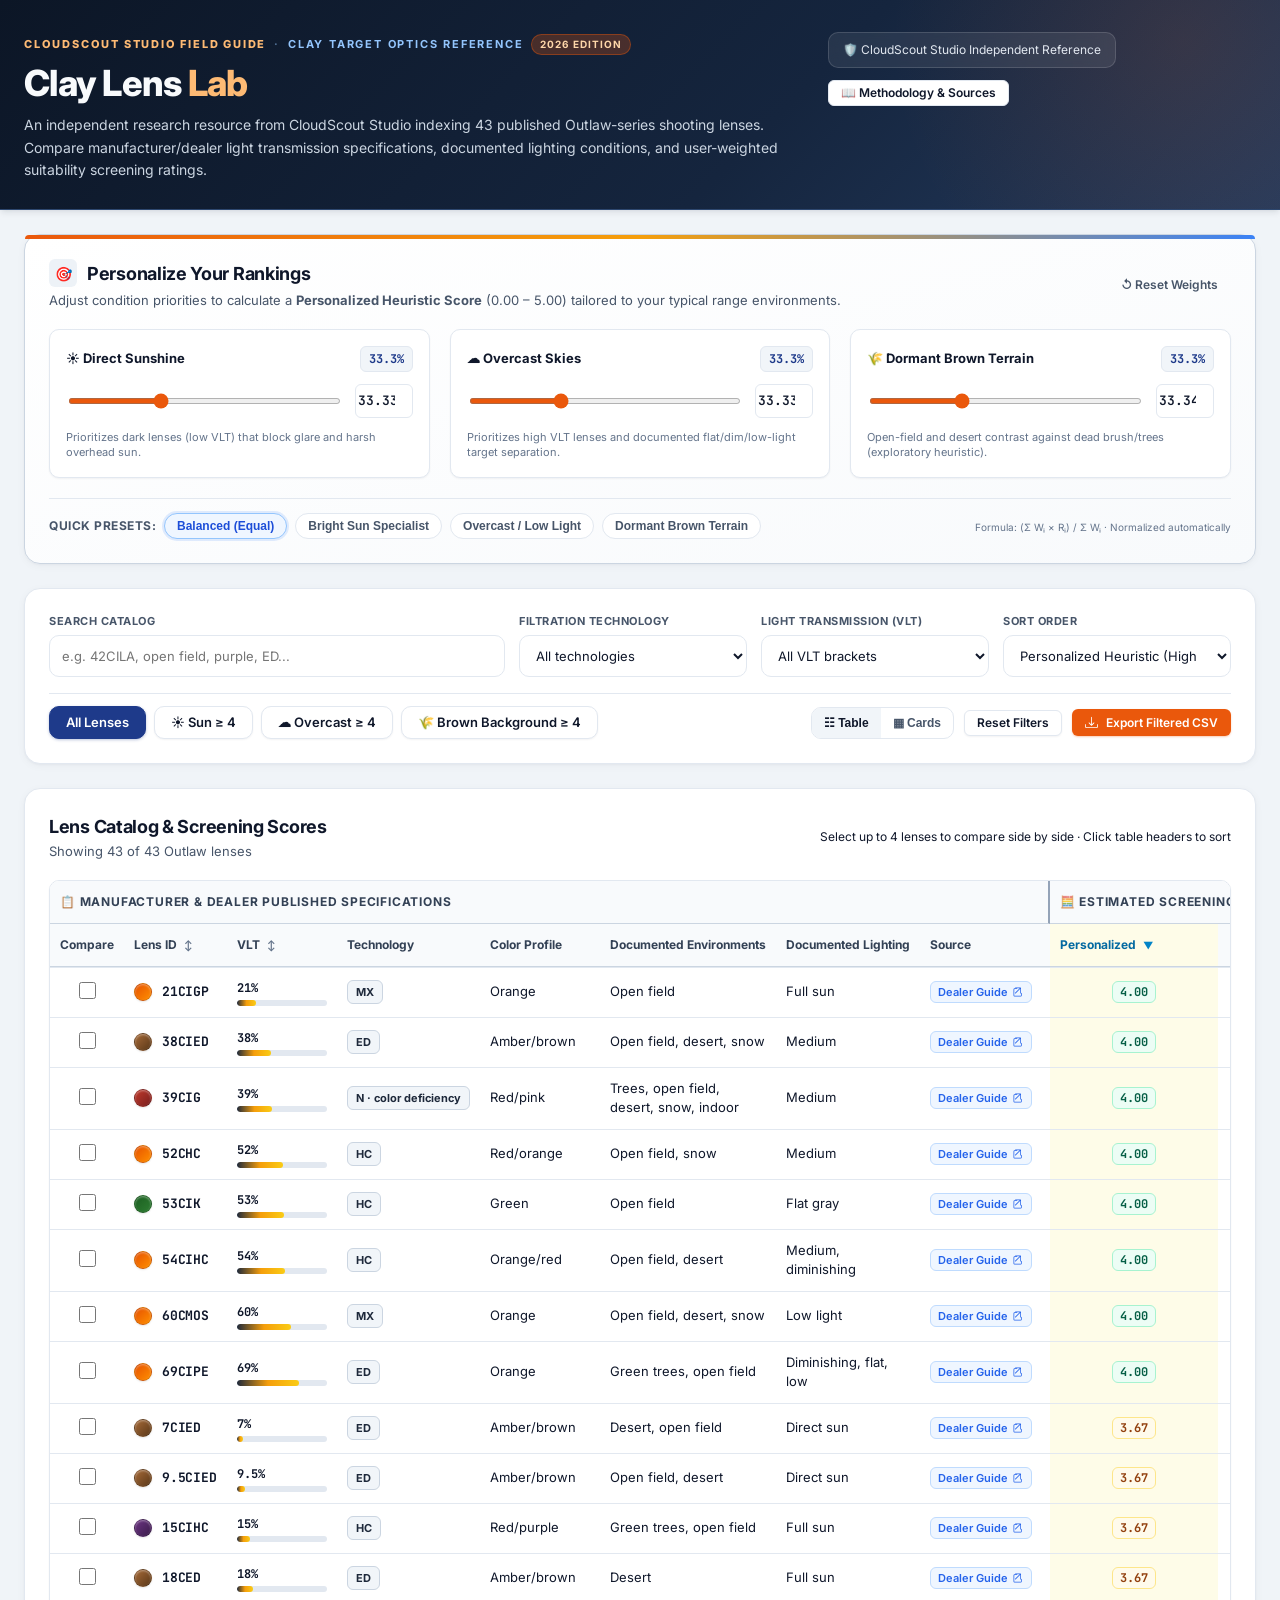
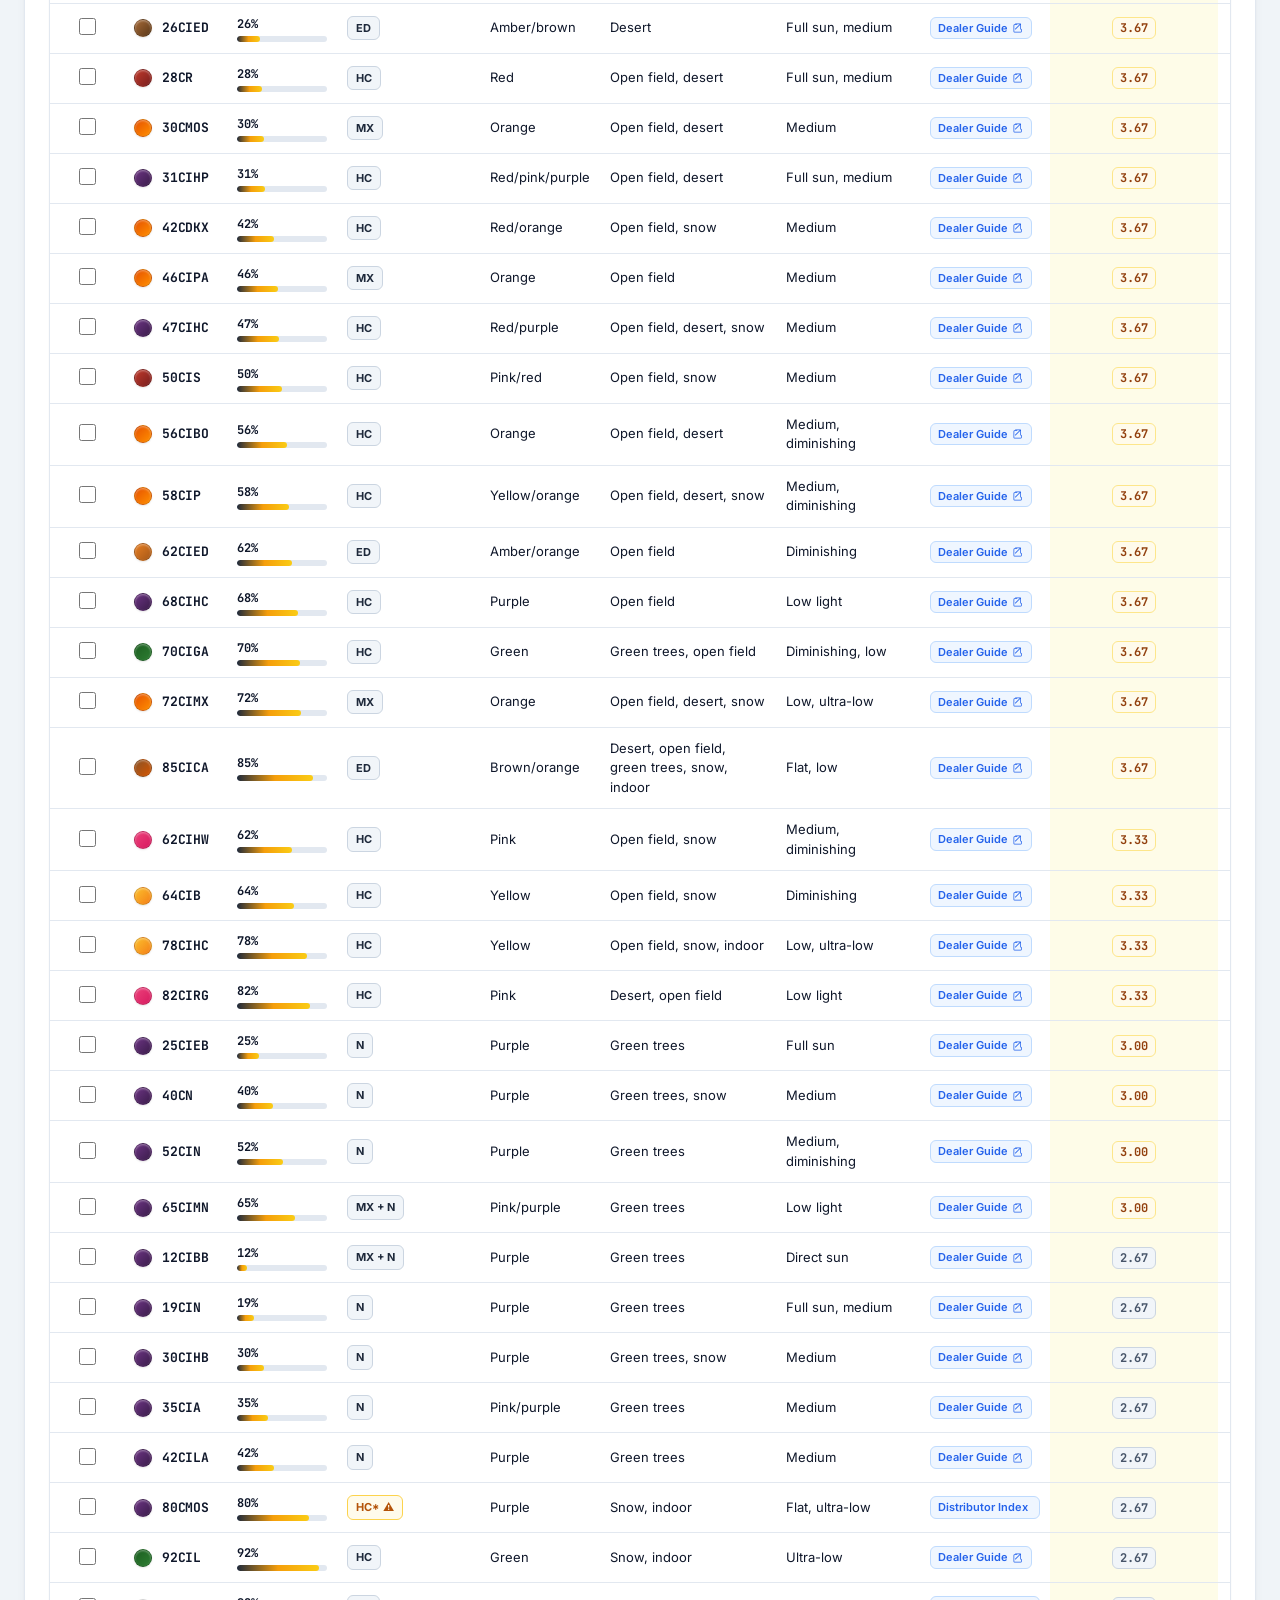
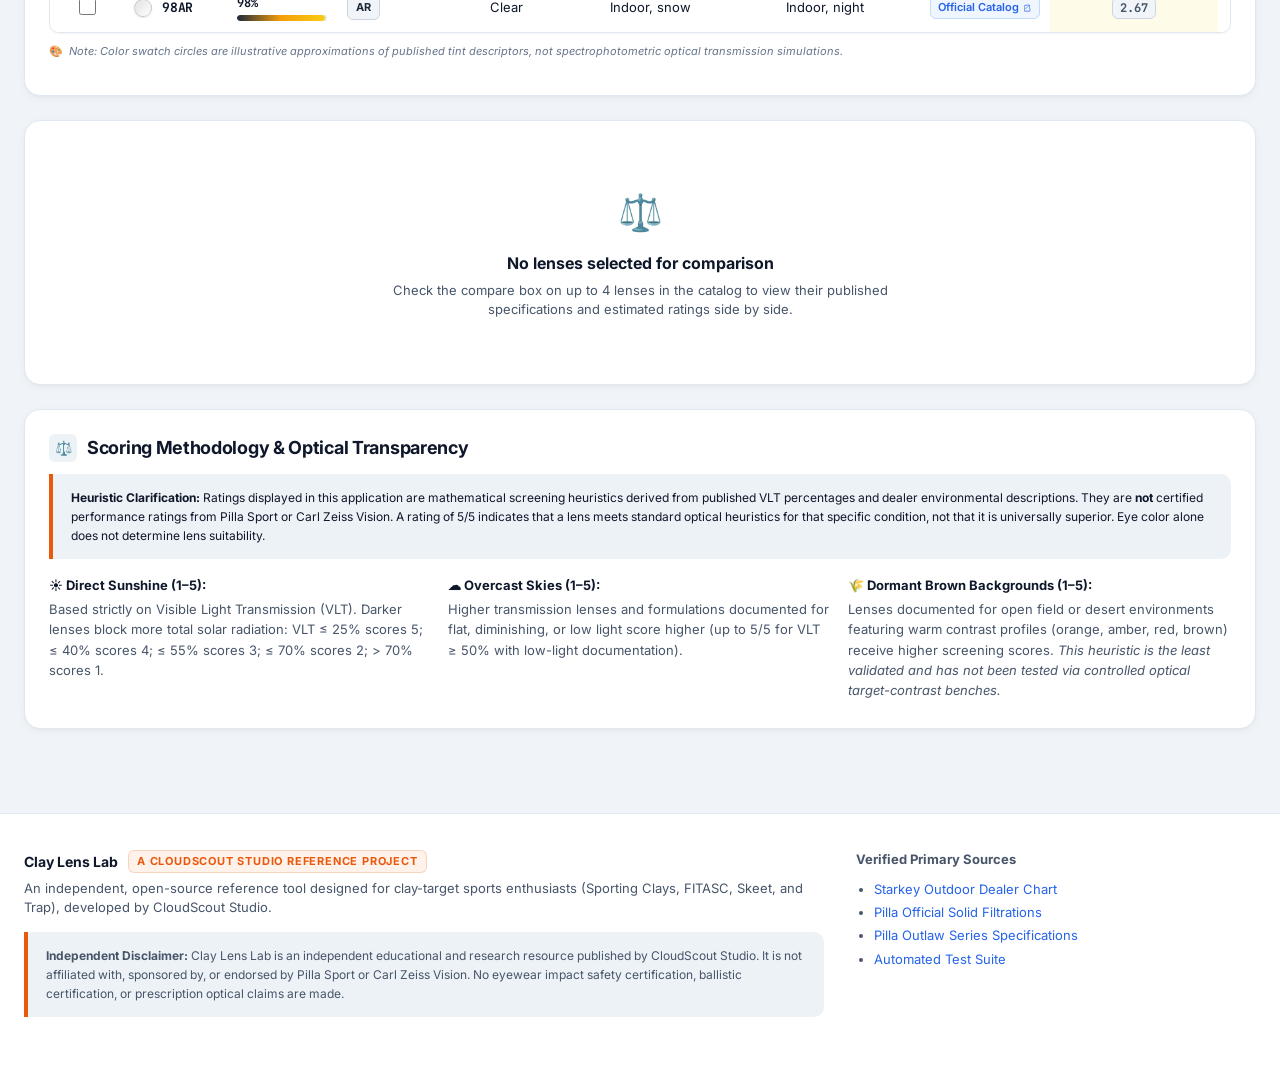
==== index.html @ 784f6157 "Initial commit" ====
<!DOCTYPE html>
<html lang="en">
<head>
  <meta charset="UTF-8">
  <meta name="viewport" content="width=device-width, initial-scale=1.0">
  <title>Clay Lens Lab — Independent Pilla Outlaw Shooting Optics Reference</title>
  <meta name="description" content="Independent reference and comparison tool for 43 Pilla Outlaw shooting-glasses lenses. Compare VLT, filtration chemistry, lighting conditions, and personalized screening scores.">
  
  <!-- Modern Typography: Inter & JetBrains Mono -->
  <link rel="preconnect" href="https://fonts.googleapis.com">
  <link rel="preconnect" href="https://fonts.gstatic.com" crossorigin>
  <link href="https://fonts.googleapis.com/css2?family=Inter:wght@400;500;600;700;800&family=JetBrains+Mono:wght@500;700&display=swap" rel="stylesheet">
  
  <!-- Application Stylesheets -->
  <link rel="stylesheet" href="css/main.css">
  <link rel="stylesheet" href="css/components.css">
</head>
<body>

  <!-- Top Navigation & Branding Header -->
  <header class="app-header">
    <div class="container header-inner">
      <div class="header-branding">
        <div class="brand-eyebrow">
          <span class="brand-sponsor">CloudScout Studio Field Guide</span>
          <span class="brand-sep">·</span>
          <span>Clay Target Optics Reference</span>
          <span class="eyebrow-pill">2026 Edition</span>
        </div>
        <h1 class="app-title">Clay Lens <span class="title-accent">Lab</span></h1>
        <p class="app-description">
          An independent research resource from CloudScout Studio indexing 43 published Outlaw-series shooting lenses. Compare manufacturer/dealer light transmission specifications, documented lighting conditions, and user-weighted suitability screening ratings.
        </p>
      </div>

      <div class="header-actions">
        <div class="header-disclaimer-badge" title="Independent educational resource published by CloudScout Studio; not affiliated with Pilla Sport or ZEISS">
          <span>🛡️ CloudScout Studio Independent Reference</span>
        </div>
        <button class="btn btn-secondary btn-sm" id="btnOpenMethodology" title="View calculation methodology, scoring logic, and data sources">
          <span>📖 Methodology & Sources</span>
        </button>
      </div>
    </div>
  </header>

  <!-- Main Application Body -->
  <main class="main-content">
    <div class="container">

      <!-- Section 1: Personalize Your Rankings (User-Adjustable Weights) -->
      <section class="panel personalize-panel" aria-labelledby="personalizeHeading">
        <div class="panel-header">
          <div>
            <h2 id="personalizeHeading" class="panel-title">
              <span class="icon-badge">🎯</span>
              Personalize Your Rankings
            </h2>
            <p class="panel-subtitle">
              Adjust condition priorities to calculate a <strong>Personalized Heuristic Score</strong> (0.00 – 5.00) tailored to your typical range environments.
            </p>
          </div>
          <button class="btn btn-ghost btn-sm" id="btnResetWeights" title="Reset weighting priorities to equal balance">
            ↺ Reset Weights
          </button>
        </div>

        <!-- 3 Weight Sliders -->
        <div class="weights-grid">
          <!-- Direct Sunshine -->
          <div class="weight-card">
            <div class="weight-header">
              <label for="weightSlider_sun" class="weight-title">
                <span>☀ Direct Sunshine</span>
              </label>
              <span class="weight-pct-badge" id="weightPct_sun">33.3%</span>
            </div>
            <div class="weight-slider-row">
              <input type="range" id="weightSlider_sun" class="weight-slider" min="0" max="100" value="33" aria-label="Direct sunshine importance weight">
              <input type="number" id="weightNum_sun" class="weight-number-input" min="0" max="100" value="33" aria-label="Direct sunshine numerical weight">
            </div>
            <p class="weight-desc">Prioritizes dark lenses (low VLT) that block glare and harsh overhead sun.</p>
          </div>

          <!-- Overcast Skies -->
          <div class="weight-card">
            <div class="weight-header">
              <label for="weightSlider_cloud" class="weight-title">
                <span>☁ Overcast Skies</span>
              </label>
              <span class="weight-pct-badge" id="weightPct_cloud">33.3%</span>
            </div>
            <div class="weight-slider-row">
              <input type="range" id="weightSlider_cloud" class="weight-slider" min="0" max="100" value="33" aria-label="Overcast skies importance weight">
              <input type="number" id="weightNum_cloud" class="weight-number-input" min="0" max="100" value="33" aria-label="Overcast skies numerical weight">
            </div>
            <p class="weight-desc">Prioritizes high VLT lenses and documented flat/dim/low-light target separation.</p>
          </div>

          <!-- Dormant Brown Backgrounds -->
          <div class="weight-card">
            <div class="weight-header">
              <label for="weightSlider_brown" class="weight-title">
                <span>🌾 Dormant Brown Terrain</span>
              </label>
              <span class="weight-pct-badge" id="weightPct_brown">33.4%</span>
            </div>
            <div class="weight-slider-row">
              <input type="range" id="weightSlider_brown" class="weight-slider" min="0" max="100" value="34" aria-label="Dormant brown background importance weight">
              <input type="number" id="weightNum_brown" class="weight-number-input" min="0" max="100" value="34" aria-label="Dormant brown background numerical weight">
            </div>
            <p class="weight-desc">Open-field and desert contrast against dead brush/trees (exploratory heuristic).</p>
          </div>
        </div>

        <!-- Presets Bar & Zero-Weight Guard -->
        <div class="personalize-footer">
          <div class="presets-group">
            <span class="presets-label">Quick Presets:</span>
            <button class="preset-chip active" data-preset="balanced">Balanced (Equal)</button>
            <button class="preset-chip" data-preset="sun">Bright Sun Specialist</button>
            <button class="preset-chip" data-preset="cloud">Overcast / Low Light</button>
            <button class="preset-chip" data-preset="brown">Dormant Brown Terrain</button>
          </div>
          <div class="presets-note">
            <span class="audit-meta">Formula: (Σ Wᵢ × Rᵢ) / Σ Wᵢ · Normalized automatically</span>
          </div>
        </div>

        <div id="zeroWeightWarning" class="zero-weight-alert" role="alert">
          ⚠️ <strong>All weights are currently set to zero.</strong> Composite scores will evaluate to 0.00 until at least one weight is increased.
        </div>
      </section>

      <!-- Section 2: Search, Filter, and View Controls -->
      <section class="panel" aria-label="Search and Filter Controls">
        <div class="controls-grid">
          <!-- Text Search -->
          <div class="control-field">
            <label for="searchQuery" class="control-label">Search catalog</label>
            <input type="search" id="searchQuery" class="input-text" placeholder="e.g. 42CILA, open field, purple, ED..." aria-label="Search lens code, background, lighting, or color profile">
          </div>

          <!-- Technology Filter -->
          <div class="control-field">
            <label for="filterTech" class="control-label">Filtration Technology</label>
            <select id="filterTech" class="select-control" aria-label="Filter by filtration technology">
              <option value="">All technologies</option>
              <option value="ED">Enhanced Definition (ED)</option>
              <option value="HC">High Contrast (HC)</option>
              <option value="MX">Max Orange (MX)</option>
              <option value="N">Neutralizer (N)</option>
              <option value="AR">Anti-reflective (AR)</option>
              <option value="MX + N">Hybrid (MX + N)</option>
            </select>
          </div>

          <!-- VLT Bracket Filter -->
          <div class="control-field">
            <label for="filterVlt" class="control-label">Light Transmission (VLT)</label>
            <select id="filterVlt" class="select-control" aria-label="Filter by visible light transmission bracket">
              <option value="">All VLT brackets</option>
              <option value="dark">Dark (7% – 25%)</option>
              <option value="mid">Medium (26% – 55%)</option>
              <option value="light">Light (56% – 75%)</option>
              <option value="very">High / Clear (76% – 98%)</option>
            </select>
          </div>

          <!-- Sort Order -->
          <div class="control-field">
            <label for="selectSort" class="control-label">Sort Order</label>
            <select id="selectSort" class="select-control" aria-label="Select catalog sort order">
              <option value="composite">Personalized Heuristic (High → Low)</option>
              <option value="vlt">Darkest First (Lowest VLT)</option>
              <option value="vlt-desc">Lightest First (Highest VLT)</option>
              <option value="id">Lens Code (A → Z)</option>
              <option value="sun">Direct Sun Rating (High → Low)</option>
              <option value="cloud">Overcast Rating (High → Low)</option>
              <option value="brown">Dormant Brown Rating (High → Low)</option>
            </select>
          </div>
        </div>

        <!-- Filter Mode Quick Buttons & Export Actions -->
        <div class="filter-actions-bar">
          <div class="mode-buttons-group">
            <button class="btn btn-secondary active" data-mode="all">All Lenses</button>
            <button class="btn btn-secondary" data-mode="sun">☀ Sun ≥ 4</button>
            <button class="btn btn-secondary" data-mode="cloud">☁ Overcast ≥ 4</button>
            <button class="btn btn-secondary" data-mode="brown">🌾 Brown Background ≥ 4</button>
          </div>

          <div class="utility-buttons-group">
            <div class="view-toggle-group" role="group" aria-label="Layout view mode">
              <button class="view-toggle-btn active" id="btnViewTable" title="Tabular Matrix View">
                <span>☷ Table</span>
              </button>
              <button class="view-toggle-btn" id="btnViewCards" title="Card Grid View">
                <span>▦ Cards</span>
              </button>
            </div>

            <button class="btn btn-secondary btn-sm" id="btnResetFilters" title="Reset all search queries and filters">
              Reset Filters
            </button>
            <button class="btn btn-primary btn-sm" id="btnExportFiltered" title="Download currently filtered lens specifications and calculated ratings as an RFC-4180 CSV">
              <svg viewBox="0 0 16 16" width="13" height="13" fill="currentColor" aria-hidden="true"><path d="M.5 9.9a.5.5 0 0 1 .5.5v2.5a1 1 0 0 0 1 1h12a1 1 0 0 0 1-1v-2.5a.5.5 0 0 1 1 0v2.5a2 2 0 0 1-2 2H2a2 2 0 0 1-2-2v-2.5a.5.5 0 0 1 .5-.5z"/><path d="M7.646 11.854a.5.5 0 0 0 .708 0l3-3a.5.5 0 0 0-.708-.708L8.5 10.293V1.5a.5.5 0 0 0-1 0v8.793L5.354 8.146a.5.5 0 1 0-.708.708l3 3z"/></svg>
              Export Filtered CSV
            </button>
          </div>
        </div>
      </section>

      <!-- Section 3: Catalog Data Table / Cards -->
      <section class="panel" aria-label="Lens Catalog">
        <div class="panel-header">
          <div>
            <h2 class="panel-title" style="margin: 0;">
              <span>Lens Catalog & Screening Scores</span>
            </h2>
            <span class="panel-subtitle" id="resultCount">Loading lenses...</span>
          </div>
          <span class="muted" style="font-size: 12px;">
            Select up to 4 lenses to compare side by side · Click table headers to sort
          </span>
        </div>

        <div id="errorMessage" style="display: none;"></div>

        <!-- Table View -->
        <div id="tableContainer" class="table-scroll-container">
          <table class="lens-table">
            <thead>
              <!-- Top Category Header Group -->
              <tr>
                <th colspan="8" class="th-group-published">
                  📋 Manufacturer & Dealer Published Specifications
                </th>
                <th colspan="4" class="th-group-heuristic">
                  🧮 Estimated Screening Ratings (Calculated Heuristics — Not Certified)
                </th>
              </tr>
              <!-- Column Sortable Headers -->
              <tr>
                <th class="th-not-sortable col-center" style="width: 50px;">Compare</th>
                <th data-sort-col="id">Lens ID <span class="sort-arrow">↕</span></th>
                <th data-sort-col="vlt">VLT <span class="sort-arrow">↕</span></th>
                <th class="th-not-sortable">Technology</th>
                <th class="th-not-sortable">Color Profile</th>
                <th class="th-not-sortable">Documented Environments</th>
                <th class="th-not-sortable">Documented Lighting</th>
                <th class="th-not-sortable">Source</th>
                <th data-sort-col="composite" class="col-composite-score">
                  Personalized <span class="sort-arrow">▼</span>
                </th>
                <th data-sort-col="sun" class="col-score">☀ Sun <span class="sort-arrow">↕</span></th>
                <th data-sort-col="cloud" class="col-score">☁ Overcast <span class="sort-arrow">↕</span></th>
                <th data-sort-col="brown" class="col-score">🌾 Brown <span class="sort-arrow">↕</span></th>
              </tr>
            </thead>
            <tbody id="tableRows">
              <!-- Rendered via app.js -->
            </tbody>
          </table>
        </div>

        <!-- Cards View (for Mobile or Alternate View) -->
        <div id="cardsContainer" class="cards-grid" style="display: none;">
          <!-- Rendered via app.js -->
        </div>

        <p class="swatch-disclaimer-note">
          <span>🎨</span>
          <em>Note: Color swatch circles are illustrative approximations of published tint descriptors, not spectrophotometric optical transmission simulations.</em>
        </p>
      </section>

      <!-- Section 4: Side-by-Side Comparison Comparator -->
      <section class="panel comparison-panel" id="comparisonSection" aria-label="Lens Comparison Matrix">
        <div id="comparisonContainer">
          <!-- Rendered via comparison.js -->
        </div>
      </section>

      <!-- Section 5: Educational Context & Scoring Transparency -->
      <section class="panel" aria-labelledby="transparencyHeading">
        <h2 id="transparencyHeading" class="panel-title" style="margin-bottom: 12px;">
          <span class="icon-badge">⚖️</span>
          Scoring Methodology & Optical Transparency
        </h2>

        <div class="footer-disclaimer-box" style="margin-top: 0; margin-bottom: 16px;">
          <strong>Heuristic Clarification:</strong> Ratings displayed in this application are mathematical screening heuristics derived from published VLT percentages and dealer environmental descriptions. They are <strong>not</strong> certified performance ratings from Pilla Sport or Carl Zeiss Vision. A rating of 5/5 indicates that a lens meets standard optical heuristics for that specific condition, not that it is universally superior. Eye color alone does not determine lens suitability.
        </div>

        <div style="display: grid; grid-template-columns: repeat(auto-fit, minmax(280px, 1fr)); gap: 16px; font-size: 13px; line-height: 1.55;">
          <div>
            <strong>☀ Direct Sunshine (1–5):</strong>
            <p style="margin: 4px 0; color: var(--color-text-muted);">
              Based strictly on Visible Light Transmission (VLT). Darker lenses block more total solar radiation: VLT ≤ 25% scores 5; ≤ 40% scores 4; ≤ 55% scores 3; ≤ 70% scores 2; &gt; 70% scores 1.
            </p>
          </div>
          <div>
            <strong>☁ Overcast Skies (1–5):</strong>
            <p style="margin: 4px 0; color: var(--color-text-muted);">
              Higher transmission lenses and formulations documented for flat, diminishing, or low light score higher (up to 5/5 for VLT ≥ 50% with low-light documentation).
            </p>
          </div>
          <div>
            <strong>🌾 Dormant Brown Backgrounds (1–5):</strong>
            <p style="margin: 4px 0; color: var(--color-text-muted);">
              Lenses documented for open field or desert environments featuring warm contrast profiles (orange, amber, red, brown) receive higher screening scores. <em>This heuristic is the least validated and has not been tested via controlled optical target-contrast benches.</em>
            </p>
          </div>
        </div>
      </section>

    </div>
  </main>

  <!-- Methodology & Sources Modal -->
  <div id="methodologyModal" class="modal-overlay" style="display: none;" role="dialog" aria-modal="true" aria-labelledby="modalTitle">
    <div class="modal-card">
      <div class="modal-header">
        <h3 id="modalTitle" class="modal-title">Methodology, Sources & Data Integrity</h3>
        <button class="modal-close-btn" id="btnCloseMethodology" aria-label="Close methodology modal">✕</button>
      </div>
      <div class="modal-body">
        <h4>1. Authoritative Data Provenance</h4>
        <p>
          Clay Lens Lab indexes 43 Pilla Outlaw shooting-glasses lenses derived from authorized dealer technical filtration guides and official Pilla Sport publications. Every record includes audit fields:
        </p>
        <ul>
          <li><strong>Source Type:</strong> Distinguishes authorized dealer filtration guides from official catalog literature.</li>
          <li><strong>Disputed Classification Notice:</strong> Lens <code>80CMOS</code> is preserved as <code>HC*</code> because distributor documentation contains conflicting classifications (CMOS traditionally indicates Chromashift Max Orange, while dealer indices classified it under High Contrast).</li>
        </ul>

        <h4>2. Heuristic Scoring Formulas</h4>
        <p>Individual ratings (1 to 5) are generated by deterministic rules:</p>
        <div class="modal-code-block">
// Direct Sunshine (VLT heuristic)
vlt &lt;= 25 ? 5 : vlt &lt;= 40 ? 4 : vlt &lt;= 55 ? 3 : vlt &lt;= 70 ? 2 : 1;

// Overcast Skies (VLT & Lighting descriptor heuristic)
if (light.includes('flat') || light.includes('low')) return vlt &gt;= 50 ? 5 : 3;
vlt &lt;= 20 ? 1 : vlt &lt;= 35 ? 2 : vlt &lt;= 50 ? 3 : vlt &lt;= 70 ? 4 : 5;

// Dormant Brown Backgrounds (Environment & Color heuristic)
if (env.includes('open field') || env.includes('desert')) {
  return /orange|amber|red|brown/.test(color) ? 5 : 4;
}
return 2;
        </div>

        <h4>3. Personalized Composite Scoring Formula</h4>
        <p>The personalized score combines the three base ratings using your normalized custom weights:</p>
        <div class="modal-code-block">
Composite Score = (W_sun × Sun + W_cloud × Cloud + W_brown × Brown) / (W_sun + W_cloud + W_brown)
        </div>
        <p>If all weights are zero, the composite score evaluates cleanly to 0.00 without division-by-zero errors.</p>

        <div class="modal-callout">
          <strong>Optical Reality Check:</strong> No algorithm can replace trying a lens at your local shooting ground. Lighting conditions, clay target color (fluorescent orange, lime green, black, white), ocular physiology, and personal contrast sensitivity all influence on-target visibility.
        </div>

        <h4>4. Direct Source References</h4>
        <ul>
          <li><a href="https://starkeyoutdoor.co.uk/pages/which-pilla-lens-is-right-for-you" target="_blank" rel="noopener noreferrer">Starkey Outdoor Pilla Filtration Guide (Authorized Dealer)</a></li>
          <li><a href="https://pillasport.com/pages/solid-filtrations" target="_blank" rel="noopener noreferrer">Pilla Sport Official Solid Filtrations Technology Guide</a></li>
          <li><a href="https://pillasport.com/products/x7-custom-rx-kit" target="_blank" rel="noopener noreferrer">Pilla Sport Outlaw X7 Rx Architecture Documentation</a></li>
        </ul>
      </div>
    </div>
    <div id="modalBackdrop" style="position: absolute; inset: 0;"></div>
  </div>

  <!-- Footer -->
  <footer class="app-footer">
    <div class="container footer-inner">
      <div>
        <div class="footer-brand-line">
          <strong style="color: var(--color-text-main); font-size: 14px;">Clay Lens Lab</strong>
          <span class="footer-sponsor-tag">A CloudScout Studio Reference Project</span>
        </div>
        <p style="margin: 6px 0 12px;">
          An independent, open-source reference tool designed for clay-target sports enthusiasts (Sporting Clays, FITASC, Skeet, and Trap), developed by CloudScout Studio.
        </p>
        <div class="footer-disclaimer-box">
          <strong>Independent Disclaimer:</strong> Clay Lens Lab is an independent educational and research resource published by CloudScout Studio. It is not affiliated with, sponsored by, or endorsed by Pilla Sport or Carl Zeiss Vision. No eyewear impact safety certification, ballistic certification, or prescription optical claims are made.
        </div>
      </div>
      <div>
        <strong>Verified Primary Sources</strong>
        <ul style="padding-left: 18px; margin: 8px 0; line-height: 1.8;">
          <li><a href="https://starkeyoutdoor.co.uk/pages/which-pilla-lens-is-right-for-you" target="_blank" rel="noopener noreferrer">Starkey Outdoor Dealer Chart</a></li>
          <li><a href="https://pillasport.com/pages/solid-filtrations" target="_blank" rel="noopener noreferrer">Pilla Official Solid Filtrations</a></li>
          <li><a href="https://pillasport.com/products/x7-custom-rx-kit" target="_blank" rel="noopener noreferrer">Pilla Outlaw Series Specifications</a></li>
          <li><a href="tests/test_suite.html">Automated Test Suite</a></li>
        </ul>
      </div>
    </div>
  </footer>

  <!-- Application Scripts (UMD Universal Compatibility) -->
  <script src="js/heuristics.js"></script>
  <script src="js/ui.js"></script>
  <script src="js/export.js"></script>
  <script src="js/comparison.js"></script>
  <script src="js/app.js"></script>
</body>
</html>
---- css/main.css ----
/* ==========================================================================
   Clay Lens Lab — Main Design System & Layout Tokens
   ========================================================================== */

:root {
  /* Color Palette — Precision Optical Lab & Clay Shooting Theme */
  --color-bg-base: #f0f4f8;
  --color-bg-surface: #ffffff;
  --color-bg-surface-elevated: #ffffff;
  --color-bg-alt: #f8fafc;
  --color-bg-subtle: #edf2f7;

  /* Header / Dark Ballistic Accents */
  --color-brand-midnight: #0c1626;
  --color-brand-navy: #15253e;
  --color-brand-steel: #243b5e;
  --color-brand-border: #2d476f;

  /* Clay Blaze Orange (Fluorescent Target Accent) */
  --color-clay-orange: #ea580c;
  --color-clay-orange-hover: #c2410c;
  --color-clay-orange-glow: rgba(234, 88, 12, 0.18);
  --color-clay-amber: #f59e0b;

  /* Typography Colors */
  --color-text-main: #0f172a;
  --color-text-muted: #475569;
  --color-text-subtle: #64748b;
  --color-text-inverse: #f8fafc;
  --color-text-inverse-muted: #cbd5e1;

  /* Borders & Dividers */
  --color-border-light: #e2e8f0;
  --color-border-focus: #3b82f6;

  /* Score Tier Colors */
  --color-tier-high-bg: #ecfdf5;
  --color-tier-high-text: #065f46;
  --color-tier-high-border: #a7f3d0;

  --color-tier-mid-bg: #fffbeb;
  --color-tier-mid-text: #92400e;
  --color-tier-mid-border: #fde68a;

  --color-tier-low-bg: #f1f5f9;
  --color-tier-low-text: #475569;
  --color-tier-low-border: #cbd5e1;

  /* Typography Hierarchy */
  --font-family-base: 'Inter', -apple-system, BlinkMacSystemFont, 'Segoe UI', Roboto, Helvetica, Arial, sans-serif;
  --font-family-mono: 'JetBrains Mono', ui-monospace, SFMono-Regular, Menlo, Monaco, Consolas, monospace;

  /* Elevation Shadows */
  --shadow-sm: 0 1px 2px rgba(15, 23, 42, 0.05);
  --shadow-md: 0 4px 6px -1px rgba(15, 23, 42, 0.08), 0 2px 4px -2px rgba(15, 23, 42, 0.06);
  --shadow-lg: 0 10px 15px -3px rgba(15, 23, 42, 0.08), 0 4px 6px -4px rgba(15, 23, 42, 0.04);
  --shadow-xl: 0 20px 25px -5px rgba(15, 23, 42, 0.1), 0 8px 10px -6px rgba(15, 23, 42, 0.06);
  --shadow-card: 0 2px 8px rgba(15, 23, 42, 0.04), 0 1px 2px rgba(15, 23, 42, 0.03);

  /* Border Radii */
  --radius-sm: 6px;
  --radius-md: 10px;
  --radius-lg: 16px;
  --radius-full: 9999px;

  /* Transitions */
  --transition-fast: 150ms cubic-bezier(0.4, 0, 0.2, 1);
  --transition-normal: 250ms cubic-bezier(0.4, 0, 0.2, 1);
}

/* ==========================================================================
   CSS Resets & Foundation
   ========================================================================== */
*, *::before, *::after {
  box-sizing: border-box;
}

body {
  margin: 0;
  font-family: var(--font-family-base);
  font-size: 14px;
  line-height: 1.5;
  color: var(--color-text-main);
  background-color: var(--color-bg-base);
  -webkit-font-smoothing: antialiased;
  -moz-osx-font-smoothing: grayscale;
}

img, svg {
  display: block;
  max-width: 100%;
}

a {
  color: #2563eb;
  text-decoration: none;
  transition: color var(--transition-fast);
}

a:hover {
  color: #1d4ed8;
  text-decoration: underline;
}

/* ==========================================================================
   Structural Layout Containers
   ========================================================================== */
.container {
  max-width: 1360px;
  margin-left: auto;
  margin-right: auto;
  padding-left: 24px;
  padding-right: 24px;
}

/* ==========================================================================
   Top Header (Enthusiast Precision Optics Banner)
   ========================================================================== */
.app-header {
  background: linear-gradient(135deg, var(--color-brand-midnight) 0%, var(--color-brand-navy) 60%, var(--color-brand-steel) 100%);
  color: var(--color-text-inverse);
  padding: 32px 0 28px;
  border-bottom: 1px solid var(--color-brand-border);
  box-shadow: var(--shadow-md);
  position: relative;
  overflow: hidden;
}

.app-header::after {
  content: '';
  position: absolute;
  top: 0;
  right: 0;
  width: 480px;
  height: 100%;
  background: radial-gradient(circle at 80% 20%, rgba(234, 88, 12, 0.12) 0%, transparent 70%);
  pointer-events: none;
}

.header-inner {
  display: flex;
  justify-content: space-between;
  align-items: flex-start;
  gap: 24px;
  position: relative;
  z-index: 1;
}

.header-branding {
  max-width: 780px;
}

.brand-eyebrow {
  display: inline-flex;
  align-items: center;
  gap: 8px;
  text-transform: uppercase;
  letter-spacing: 1.8px;
  font-size: 11px;
  font-weight: 700;
  color: #93c5fd;
  margin-bottom: 8px;
  flex-wrap: wrap;
}

.brand-sponsor {
  color: #fdba74;
  font-weight: 800;
}

.brand-sep {
  opacity: 0.5;
}

.eyebrow-pill {
  background: rgba(234, 88, 12, 0.25);
  color: #fed7aa;
  border: 1px solid rgba(234, 88, 12, 0.4);
  padding: 2px 8px;
  border-radius: var(--radius-full);
  font-size: 10px;
  letter-spacing: 1px;
}

.app-title {
  margin: 0 0 10px;
  font-size: clamp(26px, 3.5vw, 36px);
  font-weight: 800;
  letter-spacing: -0.75px;
  line-height: 1.15;
}

.app-title .title-accent {
  color: #fdba74;
}

.app-description {
  margin: 0;
  color: var(--color-text-inverse-muted);
  font-size: 14px;
  line-height: 1.6;
}

.header-actions {
  display: flex;
  gap: 12px;
  flex-wrap: wrap;
  align-items: center;
}

.header-disclaimer-badge {
  display: inline-flex;
  align-items: center;
  gap: 6px;
  background: rgba(255, 255, 255, 0.08);
  border: 1px solid rgba(255, 255, 255, 0.14);
  padding: 8px 14px;
  border-radius: var(--radius-md);
  color: #e2e8f0;
  font-size: 12px;
  backdrop-filter: blur(8px);
}

/* ==========================================================================
   Panel Container
   ========================================================================== */
.main-content {
  padding-top: 24px;
  padding-bottom: 60px;
}

.panel {
  background: var(--color-bg-surface);
  border: 1px solid var(--color-border-light);
  border-radius: var(--radius-lg);
  padding: 24px;
  margin-bottom: 24px;
  box-shadow: var(--shadow-card);
}

.panel-header {
  display: flex;
  justify-content: space-between;
  align-items: center;
  gap: 16px;
  margin-bottom: 18px;
  flex-wrap: wrap;
}

.panel-title {
  margin: 0;
  font-size: 18px;
  font-weight: 700;
  letter-spacing: -0.3px;
  color: var(--color-text-main);
  display: flex;
  align-items: center;
  gap: 10px;
}

.panel-title .icon-badge {
  display: inline-flex;
  align-items: center;
  justify-content: center;
  width: 28px;
  height: 28px;
  background: var(--color-bg-subtle);
  border-radius: var(--radius-sm);
  font-size: 14px;
}

.panel-subtitle {
  margin: 4px 0 0;
  font-size: 13px;
  color: var(--color-text-muted);
}

/* ==========================================================================
   Buttons
   ========================================================================== */
.btn {
  display: inline-flex;
  align-items: center;
  justify-content: center;
  gap: 8px;
  font-family: inherit;
  font-size: 13px;
  font-weight: 600;
  line-height: 1;
  padding: 9px 16px;
  border-radius: var(--radius-md);
  border: 1px solid transparent;
  cursor: pointer;
  transition: all var(--transition-fast);
  white-space: nowrap;
}

.btn-primary {
  background: var(--color-clay-orange);
  color: #ffffff;
  box-shadow: 0 1px 2px rgba(234, 88, 12, 0.3);
}

.btn-primary:hover {
  background: var(--color-clay-orange-hover);
  box-shadow: 0 2px 6px rgba(234, 88, 12, 0.4);
}

.btn-secondary {
  background: #ffffff;
  color: var(--color-text-main);
  border-color: var(--color-border-light);
  box-shadow: var(--shadow-sm);
}

.btn-secondary:hover {
  background: var(--color-bg-subtle);
  border-color: #cbd5e1;
}

.btn-ghost {
  background: transparent;
  color: var(--color-text-muted);
}

.btn-ghost:hover {
  background: var(--color-bg-subtle);
  color: var(--color-text-main);
}

.btn-sm {
  padding: 6px 12px;
  font-size: 12px;
  border-radius: var(--radius-sm);
}

.btn.active {
  background: #1e3a8a;
  color: #ffffff;
  border-color: #1e3a8a;
  box-shadow: 0 1px 3px rgba(30, 58, 138, 0.3);
}

/* ==========================================================================
   Footer
   ========================================================================== */
.app-footer {
  border-top: 1px solid var(--color-border-light);
  background: #ffffff;
  padding: 36px 0 48px;
  font-size: 13px;
  color: var(--color-text-muted);
}

.footer-inner {
  display: grid;
  grid-template-columns: 2fr 1fr;
  gap: 32px;
}

.footer-brand-line {
  display: flex;
  align-items: center;
  gap: 10px;
  flex-wrap: wrap;
}

.footer-sponsor-tag {
  font-size: 11px;
  font-weight: 700;
  text-transform: uppercase;
  letter-spacing: 0.8px;
  color: var(--color-clay-orange);
  background: rgba(234, 88, 12, 0.08);
  border: 1px solid rgba(234, 88, 12, 0.2);
  padding: 2px 8px;
  border-radius: var(--radius-sm);
}

.footer-disclaimer-box {
  background: var(--color-bg-subtle);
  border-left: 4px solid var(--color-clay-orange);
  padding: 14px 18px;
  border-radius: 0 var(--radius-md) var(--radius-md) 0;
  margin-top: 14px;
  font-size: 12px;
  line-height: 1.6;
}

/* ==========================================================================
   Embedded iframe Optimizations (When nested inside Squarespace)
   ========================================================================== */
html.is-embedded {
  background-color: transparent;
}

html.is-embedded body {
  background-color: var(--color-bg-base);
}

html.is-embedded .app-header {
  padding-top: 24px;
  padding-bottom: 22px;
}

html.is-embedded .main-content {
  padding-top: 18px;
  padding-bottom: 32px;
}

/* ==========================================================================
   Responsive Breakpoints
   ========================================================================== */
@media (max-width: 900px) {
  .header-inner {
    flex-direction: column;
    align-items: stretch;
  }
  .footer-inner {
    grid-template-columns: 1fr;
  }
}

@media (max-width: 640px) {
  .container {
    padding-left: 16px;
    padding-right: 16px;
  }
  .panel {
    padding: 16px;
    border-radius: var(--radius-md);
  }
}
---- css/components.css ----
/* ==========================================================================
   Clay Lens Lab — Component Styles
   ========================================================================== */

/* ==========================================================================
   Personalize Your Rankings Panel
   ========================================================================== */
.personalize-panel {
  background: linear-gradient(to right bottom, #ffffff, #f8fafc);
  border: 1px solid #cbd5e1;
  position: relative;
}

.personalize-panel::before {
  content: '';
  position: absolute;
  top: 0;
  left: 0;
  right: 0;
  height: 4px;
  background: linear-gradient(90deg, #ea580c 0%, #f59e0b 50%, #3b82f6 100%);
  border-radius: var(--radius-lg) var(--radius-lg) 0 0;
}

.weights-grid {
  display: grid;
  grid-template-columns: repeat(3, 1fr);
  gap: 20px;
  margin-top: 16px;
  margin-bottom: 20px;
}

.weight-card {
  background: #ffffff;
  border: 1px solid var(--color-border-light);
  border-radius: var(--radius-md);
  padding: 16px;
  box-shadow: var(--shadow-sm);
  display: flex;
  flex-direction: column;
  gap: 12px;
  transition: border-color var(--transition-fast), box-shadow var(--transition-fast);
}

.weight-card:focus-within {
  border-color: #93c5fd;
  box-shadow: 0 0 0 3px rgba(59, 130, 246, 0.12);
}

.weight-header {
  display: flex;
  justify-content: space-between;
  align-items: center;
}

.weight-title {
  font-weight: 700;
  font-size: 13px;
  color: var(--color-text-main);
  display: flex;
  align-items: center;
  gap: 6px;
}

.weight-pct-badge {
  font-family: var(--font-family-mono);
  font-size: 12px;
  font-weight: 700;
  background: #f1f5f9;
  color: #1e3a8a;
  padding: 3px 8px;
  border-radius: var(--radius-sm);
  border: 1px solid #e2e8f0;
}

.weight-slider-row {
  display: flex;
  align-items: center;
  gap: 12px;
}

.weight-slider {
  flex: 1;
  height: 6px;
  accent-color: var(--color-clay-orange);
  cursor: pointer;
}

.weight-number-input {
  width: 58px;
  height: 34px;
  text-align: center;
  font-family: var(--font-family-mono);
  font-size: 13px;
  font-weight: 600;
  border: 1px solid var(--color-border-light);
  border-radius: var(--radius-sm);
  background: #ffffff;
  color: var(--color-text-main);
}

.weight-desc {
  font-size: 11px;
  color: var(--color-text-subtle);
  line-height: 1.4;
  margin: 0;
}

.personalize-footer {
  display: flex;
  justify-content: space-between;
  align-items: center;
  gap: 16px;
  flex-wrap: wrap;
  padding-top: 14px;
  border-top: 1px solid var(--color-border-light);
}

.presets-group {
  display: flex;
  align-items: center;
  gap: 8px;
  flex-wrap: wrap;
}

.presets-label {
  font-size: 12px;
  font-weight: 700;
  color: var(--color-text-muted);
  text-transform: uppercase;
  letter-spacing: 0.5px;
}

.preset-chip {
  background: #ffffff;
  border: 1px solid var(--color-border-light);
  border-radius: var(--radius-full);
  padding: 5px 12px;
  font-size: 12px;
  font-weight: 600;
  color: var(--color-text-muted);
  cursor: pointer;
  transition: all var(--transition-fast);
}

.preset-chip:hover {
  background: var(--color-bg-subtle);
  color: var(--color-text-main);
  border-color: #cbd5e1;
}

.preset-chip.active {
  background: #eff6ff;
  color: #1d4ed8;
  border-color: #93c5fd;
  box-shadow: 0 0 0 2px rgba(59, 130, 246, 0.15);
}

.zero-weight-alert {
  background: #fef2f2;
  border: 1px solid #fecaca;
  color: #991b1b;
  padding: 10px 14px;
  border-radius: var(--radius-md);
  font-size: 12px;
  display: none;
  margin-top: 12px;
}

#errorMessage {
  background: #eff6ff;
  border: 1px solid #bfdbfe;
  color: #1e3a8a;
  padding: 14px 18px;
  border-radius: var(--radius-md);
  font-size: 13px;
  margin-bottom: 16px;
  box-shadow: var(--shadow-sm);
}

/* ==========================================================================
   Filter & Search Toolbar
   ========================================================================== */
.controls-grid {
  display: grid;
  grid-template-columns: 2fr 1fr 1fr 1fr;
  gap: 14px;
  align-items: end;
  margin-bottom: 16px;
}

.control-field {
  display: flex;
  flex-direction: column;
}

.control-label {
  font-size: 11px;
  font-weight: 700;
  text-transform: uppercase;
  letter-spacing: 0.5px;
  color: var(--color-text-muted);
  margin-bottom: 6px;
}

.input-text, .select-control {
  height: 42px;
  padding: 8px 12px;
  font-family: inherit;
  font-size: 13px;
  color: var(--color-text-main);
  background: #ffffff;
  border: 1px solid var(--color-border-light);
  border-radius: var(--radius-md);
  outline: none;
  transition: border-color var(--transition-fast), box-shadow var(--transition-fast);
  width: 100%;
}

.input-text:focus, .select-control:focus {
  border-color: #3b82f6;
  box-shadow: 0 0 0 3px rgba(59, 130, 246, 0.15);
}

.filter-actions-bar {
  display: flex;
  justify-content: space-between;
  align-items: center;
  gap: 16px;
  flex-wrap: wrap;
  padding-top: 12px;
  border-top: 1px solid var(--color-border-light);
}

.mode-buttons-group {
  display: flex;
  gap: 8px;
  flex-wrap: wrap;
}

.utility-buttons-group {
  display: flex;
  gap: 10px;
  align-items: center;
  flex-wrap: wrap;
}

.view-toggle-group {
  display: inline-flex;
  border: 1px solid var(--color-border-light);
  border-radius: var(--radius-md);
  overflow: hidden;
  background: #ffffff;
}

.view-toggle-btn {
  background: transparent;
  border: none;
  padding: 8px 12px;
  cursor: pointer;
  display: flex;
  align-items: center;
  gap: 6px;
  font-size: 12px;
  font-weight: 600;
  color: var(--color-text-muted);
  transition: all var(--transition-fast);
}

.view-toggle-btn.active {
  background: #f1f5f9;
  color: var(--color-text-main);
}

/* ==========================================================================
   Primary Lens Data Table
   ========================================================================== */
.table-scroll-container {
  overflow-x: auto;
  border: 1px solid var(--color-border-light);
  border-radius: var(--radius-md);
  background: #ffffff;
  box-shadow: var(--shadow-sm);
  position: relative;
}

.lens-table {
  width: 100%;
  border-collapse: separate;
  border-spacing: 0;
  font-size: 13px;
  text-align: left;
}

/* Table Header Group Rows */
.th-group-published {
  background: #f1f5f9;
  color: #334155;
  font-weight: 700;
  font-size: 11px;
  text-transform: uppercase;
  letter-spacing: 0.8px;
  padding: 8px 12px;
  border-bottom: 2px solid #cbd5e1;
  border-right: 2px solid #94a3b8;
}

.th-group-heuristic {
  background: #fef3c7;
  color: #78350f;
  font-weight: 700;
  font-size: 11px;
  text-transform: uppercase;
  letter-spacing: 0.8px;
  padding: 8px 12px;
  border-bottom: 2px solid #fcd34d;
}

.lens-table th {
  position: sticky;
  top: 0;
  background: #f8fafc;
  color: #334155;
  font-size: 12px;
  font-weight: 700;
  padding: 12px 10px;
  border-bottom: 1px solid #cbd5e1;
  white-space: nowrap;
  user-select: none;
  cursor: pointer;
  transition: background var(--transition-fast);
  z-index: 2;
}

.lens-table th:hover {
  background: #e2e8f0;
}

.lens-table th.th-not-sortable {
  cursor: default;
}
.lens-table th.th-not-sortable:hover {
  background: #f8fafc;
}

.lens-table th.sort-active {
  background: #e0f2fe;
  color: #0369a1;
}

.sort-arrow {
  display: inline-block;
  font-size: 10px;
  margin-left: 4px;
  color: #64748b;
}

.lens-table th.sort-active .sort-arrow {
  color: #0284c7;
}

/* Table Body Cells */
.lens-table td {
  padding: 11px 10px;
  border-top: 1px solid var(--color-border-light);
  vertical-align: middle;
  background: #ffffff;
}

.lens-table tbody tr:hover td {
  background: #f8fafc;
}

.lens-table tbody tr.row-selected td {
  background: #f0f7ff;
}

.col-center {
  text-align: center;
}

.col-score {
  text-align: center;
}

/* Lens ID Cell */
.lens-id-cell {
  display: flex;
  align-items: center;
  gap: 10px;
  white-space: nowrap;
}

.lens-code {
  font-family: var(--font-family-mono);
  font-size: 13px;
  font-weight: 700;
  color: #0f172a;
  letter-spacing: -0.2px;
}

/* Illustrative Color Swatch Circle */
.color-swatch-circle {
  width: 18px;
  height: 18px;
  border-radius: 50%;
  border: 1px solid rgba(0, 0, 0, 0.15);
  box-shadow: inset 0 1px 2px rgba(255, 255, 255, 0.4), 0 1px 2px rgba(0, 0, 0, 0.1);
  flex-shrink: 0;
  cursor: help;
}

.color-swatch-sm {
  width: 14px;
  height: 14px;
  border-radius: 4px;
  border: 1px solid rgba(0, 0, 0, 0.15);
  display: inline-block;
  vertical-align: middle;
}

.color-profile-cell {
  display: flex;
  align-items: center;
  gap: 8px;
  white-space: nowrap;
}

/* VLT Visual Indicator */
.vlt-cell {
  min-width: 90px;
}

.vlt-num {
  font-family: var(--font-family-mono);
  font-size: 12px;
  margin-bottom: 3px;
}

.vlt-bar-track {
  width: 100%;
  height: 6px;
  background: #e2e8f0;
  border-radius: var(--radius-full);
  overflow: hidden;
}

.vlt-bar-fill {
  height: 100%;
  background: linear-gradient(90deg, #1e293b 0%, #f59e0b 50%, #facc15 100%);
  border-radius: var(--radius-full);
}

/* Badges */
.tech-badge {
  display: inline-flex;
  align-items: center;
  gap: 4px;
  background: #f1f5f9;
  border: 1px solid #cbd5e1;
  color: #1e293b;
  font-size: 11px;
  font-weight: 700;
  padding: 3px 8px;
  border-radius: var(--radius-sm);
  white-space: nowrap;
}

.tech-badge.tech-disputed {
  background: #fffbeb;
  border-color: #fcd34d;
  color: #b45309;
}

.badge-flag {
  font-size: 11px;
}

.source-link {
  display: inline-flex;
  align-items: center;
  gap: 4px;
  font-size: 11px;
  font-weight: 600;
  color: #2563eb;
  background: #eff6ff;
  border: 1px solid #bfdbfe;
  padding: 2px 7px;
  border-radius: var(--radius-sm);
  white-space: nowrap;
}

.source-link:hover {
  background: #dbeafe;
  text-decoration: none;
}

.source-tag {
  font-size: 11px;
  color: #64748b;
  background: #f1f5f9;
  padding: 2px 6px;
  border-radius: var(--radius-sm);
}

/* Score Badges */
.score-badge {
  display: inline-flex;
  align-items: center;
  justify-content: center;
  min-width: 36px;
  padding: 4px 7px;
  border-radius: var(--radius-sm);
  font-family: var(--font-family-mono);
  font-weight: 700;
  font-size: 12px;
  line-height: 1;
}

.score-badge.score-high {
  background: var(--color-tier-high-bg);
  color: var(--color-tier-high-text);
  border: 1px solid var(--color-tier-high-border);
}

.score-badge.score-mid {
  background: var(--color-tier-mid-bg);
  color: var(--color-tier-mid-text);
  border: 1px solid var(--color-tier-mid-border);
}

.score-badge.score-low {
  background: var(--color-tier-low-bg);
  color: var(--color-tier-low-text);
  border: 1px solid var(--color-tier-low-border);
}

.score-badge.score-none {
  background: #f1f5f9;
  color: #94a3b8;
  border: 1px solid #e2e8f0;
}

.col-composite-score {
  background: #fefce8 !important;
  font-weight: 700;
}

.compare-check {
  width: 17px;
  height: 17px;
  accent-color: var(--color-clay-orange);
  cursor: pointer;
}

/* Swatch Legend Note */
.swatch-disclaimer-note {
  font-size: 11px;
  color: var(--color-text-subtle);
  margin-top: 10px;
  display: flex;
  align-items: center;
  gap: 6px;
}

/* ==========================================================================
   Card Grid View (Mobile / Alternative Layout)
   ========================================================================== */
.cards-grid {
  display: grid;
  grid-template-columns: repeat(auto-fill, minmax(290px, 1fr));
  gap: 16px;
  margin-top: 16px;
}

.lens-card {
  background: #ffffff;
  border: 1px solid var(--color-border-light);
  border-radius: var(--radius-md);
  padding: 16px;
  box-shadow: var(--shadow-card);
  transition: transform var(--transition-fast), box-shadow var(--transition-fast);
}

.lens-card:hover {
  transform: translateY(-2px);
  box-shadow: var(--shadow-md);
}

.lens-card.card-selected {
  border-color: #93c5fd;
  background: #f0f7ff;
}

.card-header {
  display: flex;
  justify-content: space-between;
  align-items: flex-start;
  margin-bottom: 12px;
  padding-bottom: 10px;
  border-bottom: 1px solid var(--color-border-light);
}

.card-header-left {
  display: flex;
  align-items: center;
  gap: 10px;
}

.card-title {
  font-size: 16px;
  font-family: var(--font-family-mono);
  color: var(--color-text-main);
}

.card-subtitle {
  font-size: 12px;
  color: var(--color-text-muted);
  margin-top: 2px;
}

.card-compare-label {
  display: inline-flex;
  align-items: center;
  gap: 5px;
  font-size: 12px;
  font-weight: 600;
  cursor: pointer;
}

.card-body {
  display: flex;
  flex-direction: column;
  gap: 8px;
  font-size: 12px;
}

.card-vlt-row, .card-meta-row {
  display: flex;
  justify-content: space-between;
  align-items: center;
}

.card-label {
  color: var(--color-text-subtle);
  font-weight: 600;
}

.card-scores-section {
  background: var(--color-bg-subtle);
  border-radius: var(--radius-sm);
  padding: 10px;
  margin-top: 6px;
}

.card-composite-box {
  display: flex;
  justify-content: space-between;
  align-items: center;
  margin-bottom: 8px;
  font-weight: 700;
}

.card-subscores {
  display: grid;
  grid-template-columns: repeat(3, 1fr);
  gap: 6px;
  text-align: center;
}

.subscore-item {
  display: flex;
  flex-direction: column;
  gap: 3px;
  align-items: center;
  font-size: 11px;
}

/* ==========================================================================
   Side-by-Side Comparison Comparator
   ========================================================================== */
.comparison-panel {
  background: #ffffff;
  border: 1px solid var(--color-border-light);
  border-radius: var(--radius-lg);
  padding: 24px;
}

.compare-empty {
  text-align: center;
  padding: 40px 20px;
}

.empty-icon {
  font-size: 36px;
  margin-bottom: 12px;
}

.empty-title {
  font-size: 16px;
  font-weight: 700;
  margin: 0 0 6px;
}

.empty-subtitle {
  color: var(--color-text-muted);
  font-size: 13px;
  max-width: 520px;
  margin: 0 auto;
}

.compare-header {
  display: flex;
  justify-content: space-between;
  align-items: center;
  margin-bottom: 18px;
  flex-wrap: wrap;
  gap: 12px;
}

.compare-title-group {
  display: flex;
  align-items: baseline;
  gap: 12px;
}

.compare-heading {
  margin: 0;
  font-size: 18px;
  font-weight: 800;
}

.compare-counter {
  font-size: 12px;
  color: var(--color-text-muted);
  background: #f1f5f9;
  padding: 2px 8px;
  border-radius: var(--radius-full);
}

.compare-actions {
  display: flex;
  gap: 10px;
}

.compare-table-wrapper {
  overflow-x: auto;
  border: 1px solid var(--color-border-light);
  border-radius: var(--radius-md);
}

.compare-matrix-table {
  width: 100%;
  border-collapse: collapse;
  font-size: 13px;
}

.compare-matrix-table th, .compare-matrix-table td {
  padding: 12px 14px;
  border: 1px solid var(--color-border-light);
}

.matrix-metric-header {
  background: #f8fafc;
  width: 220px;
  text-align: left;
  font-weight: 700;
}

.matrix-lens-header {
  background: #f1f5f9;
  text-align: left;
  min-width: 180px;
}

.matrix-lens-header-content {
  display: flex;
  justify-content: space-between;
  align-items: center;
}

.lens-badge-group {
  display: flex;
  align-items: center;
  gap: 8px;
}

.matrix-lens-id {
  font-family: var(--font-family-mono);
  font-size: 15px;
}

.btn-remove-compare {
  background: transparent;
  border: none;
  color: #94a3b8;
  cursor: pointer;
  font-size: 14px;
  padding: 2px 6px;
  border-radius: 4px;
}

.btn-remove-compare:hover {
  background: #fee2e2;
  color: #ef4444;
}

.matrix-group-divider {
  background: #f1f5f9;
  font-weight: 700;
  font-size: 11px;
  text-transform: uppercase;
  letter-spacing: 0.5px;
  color: #475569;
}

.matrix-group-divider.divider-heuristic {
  background: #fef3c7;
  color: #92400e;
}

.group-divider-inner {
  display: flex;
  align-items: center;
  gap: 8px;
}

.row-highlight-composite {
  background: #fefce8;
  font-weight: 700;
}

.metric-label {
  font-weight: 600;
  color: #334155;
}

.label-subtext {
  font-size: 11px;
  color: #64748b;
  font-weight: 400;
  margin-top: 2px;
}

.audit-meta {
  font-size: 10px;
  color: #64748b;
  margin-top: 4px;
}

/* ==========================================================================
   Methodology & Reference Modal
   ========================================================================== */
.modal-overlay {
  position: fixed;
  top: 0;
  left: 0;
  right: 0;
  bottom: 0;
  background: rgba(15, 23, 42, 0.65);
  backdrop-filter: blur(4px);
  z-index: 999;
  display: flex;
  align-items: center;
  justify-content: center;
  padding: 20px;
}

.modal-card {
  background: #ffffff;
  border-radius: var(--radius-lg);
  max-width: 820px;
  width: 100%;
  max-height: 85vh;
  display: flex;
  flex-direction: column;
  box-shadow: var(--shadow-xl);
  overflow: hidden;
  position: relative;
  z-index: 1000;
}

.modal-header {
  padding: 20px 24px;
  border-bottom: 1px solid var(--color-border-light);
  display: flex;
  justify-content: space-between;
  align-items: center;
  background: #f8fafc;
}

.modal-title {
  margin: 0;
  font-size: 18px;
  font-weight: 800;
}

.modal-close-btn {
  background: transparent;
  border: none;
  font-size: 20px;
  color: #64748b;
  cursor: pointer;
  padding: 4px 8px;
  border-radius: var(--radius-sm);
}

.modal-close-btn:hover {
  background: #e2e8f0;
  color: #0f172a;
}

.modal-body {
  padding: 24px;
  overflow-y: auto;
  font-size: 13.5px;
  line-height: 1.6;
  color: var(--color-text-main);
}

.modal-callout {
  background: #fffbeb;
  border-left: 4px solid #f59e0b;
  padding: 12px 16px;
  border-radius: 0 var(--radius-sm) var(--radius-sm) 0;
  margin: 16px 0;
  font-size: 13px;
  color: #92400e;
}

.modal-code-block {
  background: #0f172a;
  color: #e2e8f0;
  padding: 14px 18px;
  border-radius: var(--radius-md);
  font-family: var(--font-family-mono);
  font-size: 12px;
  overflow-x: auto;
  margin: 12px 0 16px;
}

/* ==========================================================================
   Responsive Adaptations
   ========================================================================== */
@media (max-width: 1024px) {
  .controls-grid {
    grid-template-columns: 1fr 1fr;
  }
}

@media (max-width: 768px) {
  .weights-grid {
    grid-template-columns: 1fr;
  }
  .controls-grid {
    grid-template-columns: 1fr;
  }
  .filter-actions-bar {
    flex-direction: column;
    align-items: stretch;
  }
  .mode-buttons-group {
    justify-content: flex-start;
  }
  .utility-buttons-group {
    justify-content: space-between;
  }
}
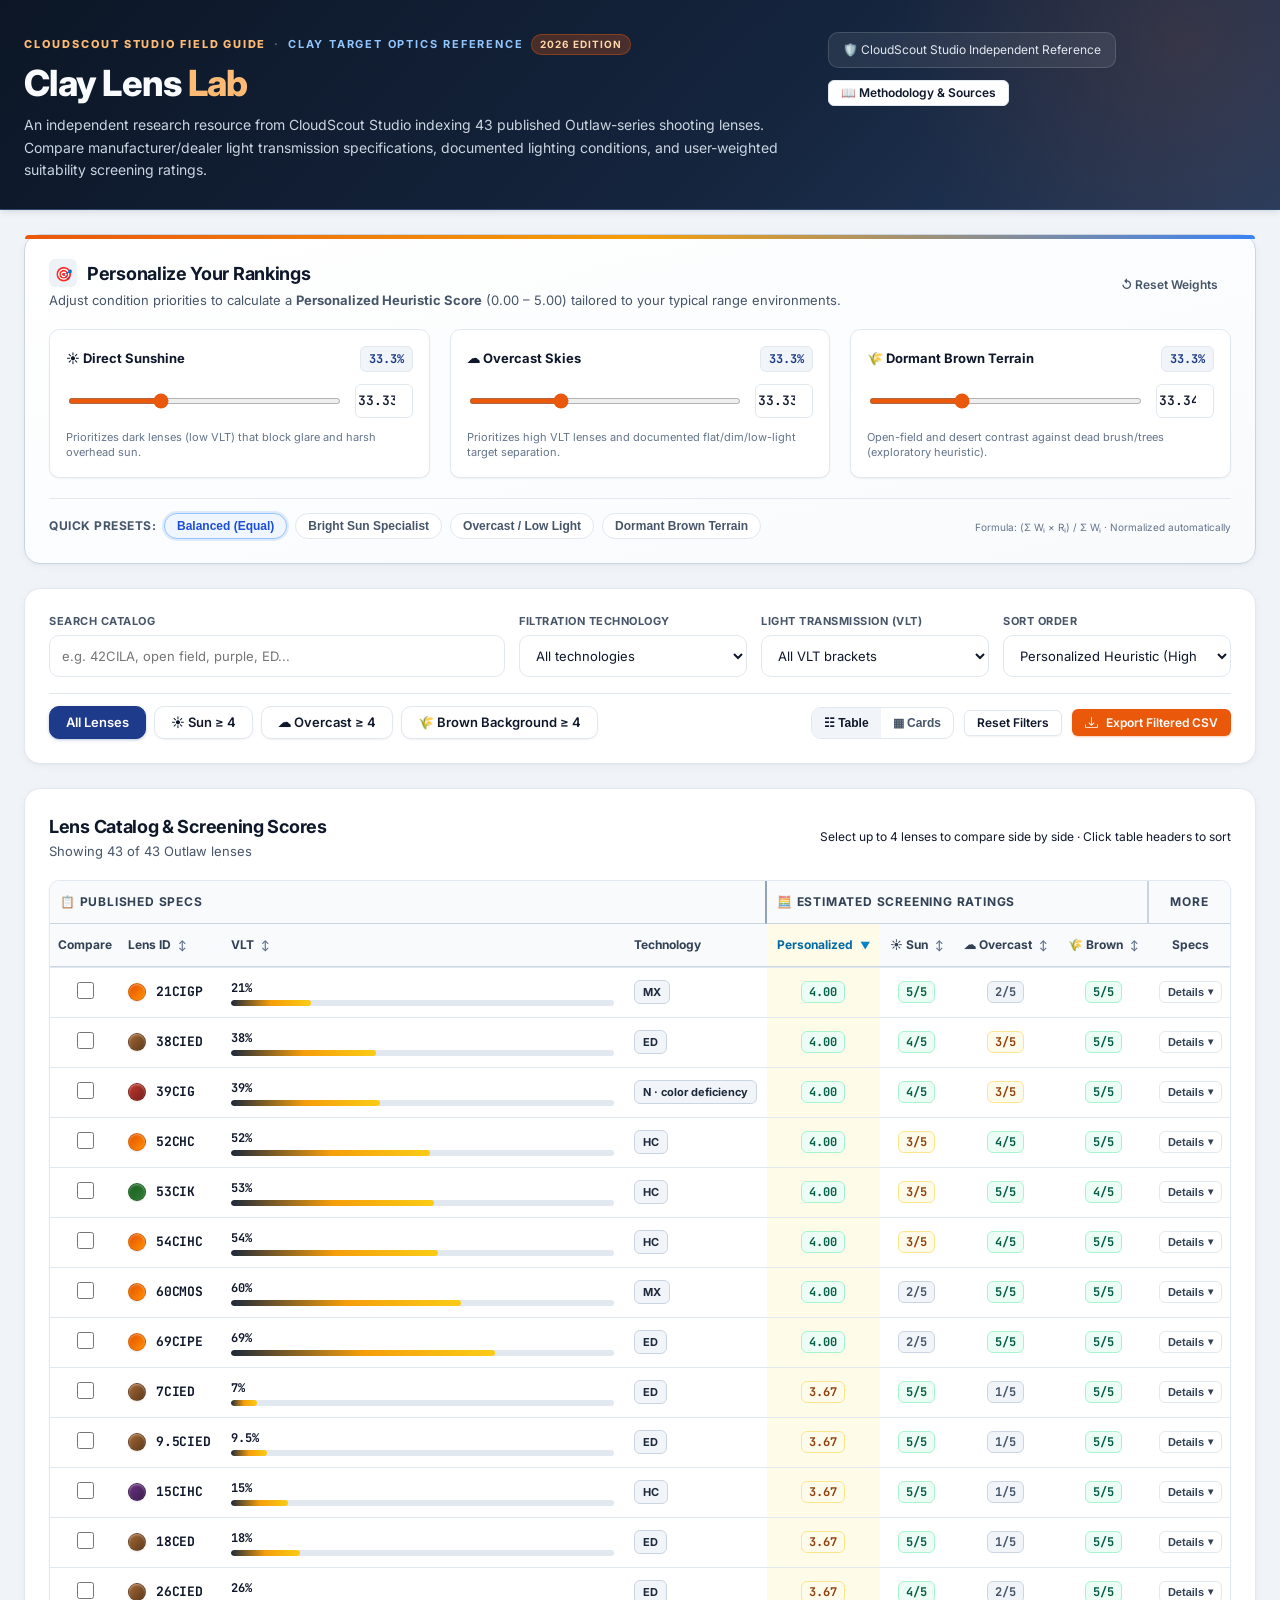
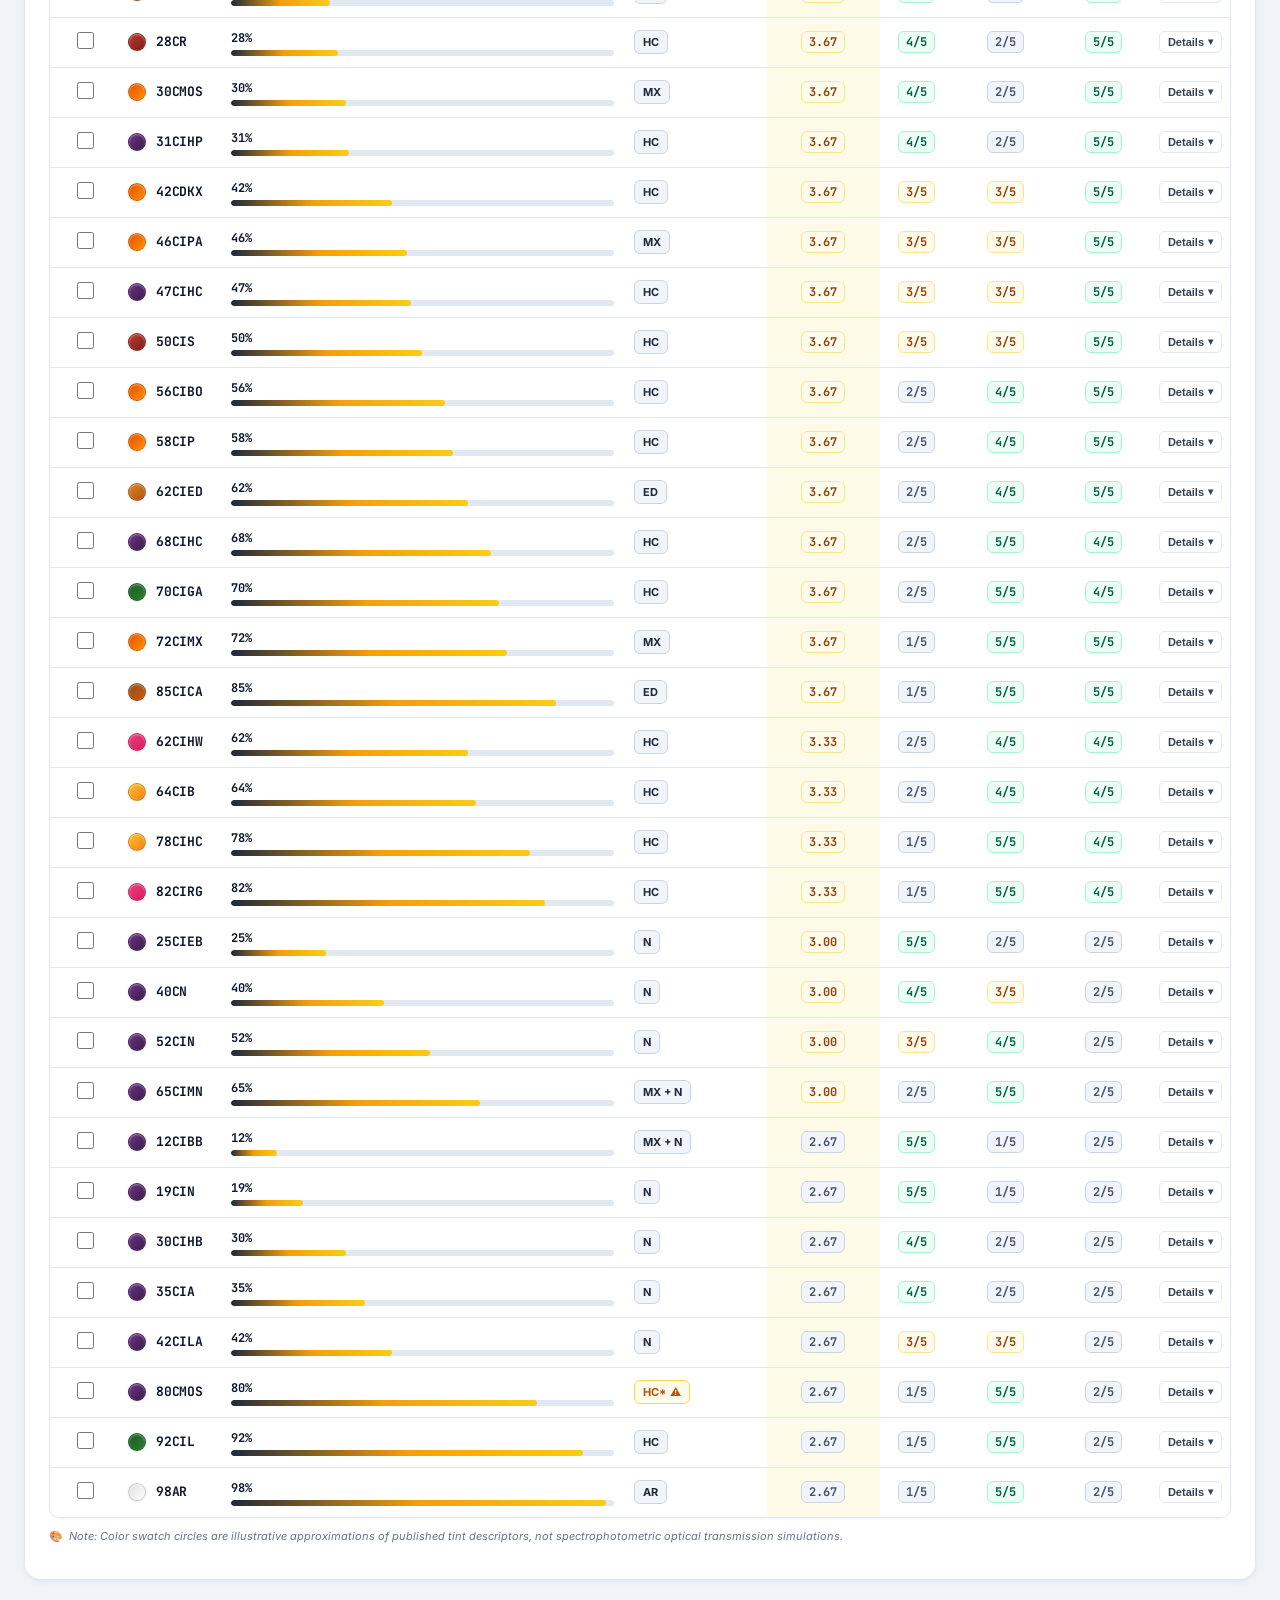
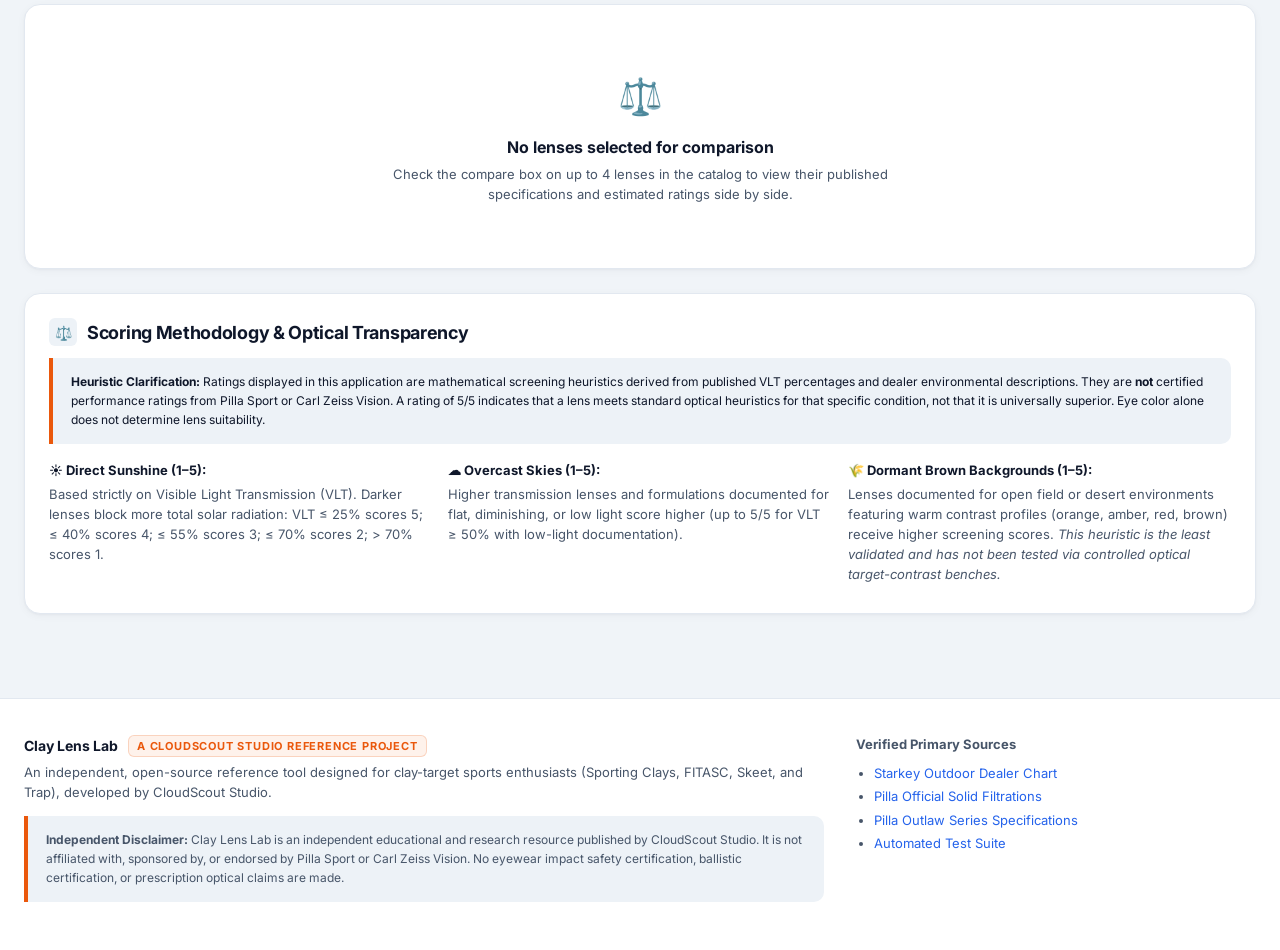
==== commit deb32296: "Milestone_1a" ====
--- a/index.html
+++ b/index.html
@@ -228,45 +228,45 @@
 
         <div id="errorMessage" style="display: none;"></div>
 
-        <!-- Table View -->
-        <div id="tableContainer" class="table-scroll-container">
-          <table class="lens-table">
+        <!-- Table View (Desktop & Tablet) -->
+        <div id="tableContainer" class="table-compact-container">
+          <table class="lens-table lens-table-compact">
             <thead>
               <!-- Top Category Header Group -->
               <tr>
-                <th colspan="8" class="th-group-published">
-                  📋 Manufacturer & Dealer Published Specifications
+                <th colspan="4" class="th-group-published">
+                  📋 Published Specs
                 </th>
                 <th colspan="4" class="th-group-heuristic">
-                  🧮 Estimated Screening Ratings (Calculated Heuristics — Not Certified)
+                  🧮 Estimated Screening Ratings
+                </th>
+                <th class="th-group-actions">
+                  More
                 </th>
               </tr>
               <!-- Column Sortable Headers -->
               <tr>
-                <th class="th-not-sortable col-center" style="width: 50px;">Compare</th>
-                <th data-sort-col="id">Lens ID <span class="sort-arrow">↕</span></th>
-                <th data-sort-col="vlt">VLT <span class="sort-arrow">↕</span></th>
-                <th class="th-not-sortable">Technology</th>
-                <th class="th-not-sortable">Color Profile</th>
-                <th class="th-not-sortable">Documented Environments</th>
-                <th class="th-not-sortable">Documented Lighting</th>
-                <th class="th-not-sortable">Source</th>
-                <th data-sort-col="composite" class="col-composite-score">
+                <th class="th-not-sortable col-center col-check-th">Compare</th>
+                <th data-sort-col="id" class="col-id-th">Lens ID <span class="sort-arrow">↕</span></th>
+                <th data-sort-col="vlt" class="col-vlt-th">VLT <span class="sort-arrow">↕</span></th>
+                <th class="th-not-sortable col-tech-th">Technology</th>
+                <th data-sort-col="composite" class="col-composite-score col-composite-th">
                   Personalized <span class="sort-arrow">▼</span>
                 </th>
-                <th data-sort-col="sun" class="col-score">☀ Sun <span class="sort-arrow">↕</span></th>
-                <th data-sort-col="cloud" class="col-score">☁ Overcast <span class="sort-arrow">↕</span></th>
-                <th data-sort-col="brown" class="col-score">🌾 Brown <span class="sort-arrow">↕</span></th>
+                <th data-sort-col="sun" class="col-score col-score-th">☀ Sun <span class="sort-arrow">↕</span></th>
+                <th data-sort-col="cloud" class="col-score col-score-th">☁ Overcast <span class="sort-arrow">↕</span></th>
+                <th data-sort-col="brown" class="col-score col-score-th">🌾 Brown <span class="sort-arrow">↕</span></th>
+                <th class="th-not-sortable col-center col-expand-th">Specs</th>
               </tr>
             </thead>
             <tbody id="tableRows">
-              <!-- Rendered via app.js -->
+              <!-- Rendered via app.js with main rows + expandable detail rows -->
             </tbody>
           </table>
         </div>
 
-        <!-- Cards View (for Mobile or Alternate View) -->
-        <div id="cardsContainer" class="cards-grid" style="display: none;">
+        <!-- Cards View (Mobile Automatic Layout & Optional Desktop View) -->
+        <div id="cardsContainer" class="cards-grid">
           <!-- Rendered via app.js -->
         </div>
 
@@ -403,6 +403,7 @@
   </footer>
 
   <!-- Application Scripts (UMD Universal Compatibility) -->
+  <script src="data/pilla_lenses_data.js"></script>
   <script src="js/heuristics.js"></script>
   <script src="js/ui.js"></script>
   <script src="js/export.js"></script>
--- a/css/main.css
+++ b/css/main.css
@@ -73,6 +73,11 @@
    ========================================================================== */
 *, *::before, *::after {
   box-sizing: border-box;
+}
+
+html {
+  overflow-x: hidden;
+  max-width: 100%;
 }
 
 body {
@@ -84,6 +89,9 @@
   background-color: var(--color-bg-base);
   -webkit-font-smoothing: antialiased;
   -moz-osx-font-smoothing: grayscale;
+  overflow-x: hidden;
+  max-width: 100%;
+  width: 100%;
 }
 
 img, svg {
@@ -431,3 +439,29 @@
     border-radius: var(--radius-md);
   }
 }
+
+@media (max-width: 480px) {
+  .container {
+    padding-left: 12px;
+    padding-right: 12px;
+  }
+  .panel {
+    padding: 14px 12px;
+  }
+  .app-header {
+    padding: 24px 0 20px;
+  }
+}
+
+@media (max-width: 360px) {
+  .container {
+    padding-left: 8px;
+    padding-right: 8px;
+  }
+  .panel {
+    padding: 10px 8px;
+  }
+  .panel-title {
+    font-size: 16px;
+  }
+}
--- a/css/components.css
+++ b/css/components.css
@@ -273,23 +273,27 @@
 }
 
 /* ==========================================================================
-   Primary Lens Data Table
+   Primary Lens Data Table & Compact Container
    ========================================================================== */
-.table-scroll-container {
-  overflow-x: auto;
+.table-scroll-container,
+.table-compact-container {
+  width: 100%;
   border: 1px solid var(--color-border-light);
   border-radius: var(--radius-md);
   background: #ffffff;
   box-shadow: var(--shadow-sm);
   position: relative;
-}
-
-.lens-table {
+  overflow: hidden;
+}
+
+.lens-table,
+.lens-table-compact {
   width: 100%;
   border-collapse: separate;
   border-spacing: 0;
   font-size: 13px;
   text-align: left;
+  table-layout: auto;
 }
 
 /* Table Header Group Rows */
@@ -314,9 +318,164 @@
   letter-spacing: 0.8px;
   padding: 8px 12px;
   border-bottom: 2px solid #fcd34d;
-}
-
-.lens-table th {
+  border-right: 2px solid #cbd5e1;
+}
+
+.th-group-actions {
+  background: #f1f5f9;
+  color: #334155;
+  font-weight: 700;
+  font-size: 11px;
+  text-transform: uppercase;
+  letter-spacing: 0.8px;
+  padding: 8px 10px;
+  border-bottom: 2px solid #cbd5e1;
+  text-align: center;
+}
+
+/* Compact Column Width Rules */
+.col-check-th, .col-check {
+  width: 48px;
+  text-align: center;
+  padding-left: 8px !important;
+  padding-right: 6px !important;
+}
+
+.col-id-th, .col-lens-id {
+  width: 90px;
+  white-space: nowrap;
+}
+
+.col-vlt-th, .col-vlt {
+  min-width: 80px;
+  max-width: 110px;
+}
+
+.col-tech-th, .col-tech {
+  width: 65px;
+  white-space: nowrap;
+}
+
+.col-composite-th, .col-composite-score {
+  min-width: 90px;
+  text-align: center;
+  background: #fefce8 !important;
+}
+
+.col-score-th, .col-score {
+  width: 65px;
+  text-align: center;
+  white-space: nowrap;
+}
+
+.col-expand-th, .col-expand {
+  width: 78px;
+  text-align: center;
+  white-space: nowrap;
+  padding-right: 8px !important;
+}
+
+/* Detail Expander Toggle Button */
+.btn-toggle-detail {
+  background: #ffffff;
+  border: 1px solid var(--color-border-light);
+  border-radius: var(--radius-sm);
+  padding: 4px 8px;
+  font-size: 11px;
+  font-weight: 600;
+  color: #334155;
+  cursor: pointer;
+  display: inline-flex;
+  align-items: center;
+  gap: 4px;
+  transition: all var(--transition-fast);
+}
+
+.btn-toggle-detail:hover {
+  background: #f1f5f9;
+  border-color: #cbd5e1;
+  color: #0f172a;
+}
+
+.btn-toggle-detail.active {
+  background: #eff6ff;
+  border-color: #93c5fd;
+  color: #1d4ed8;
+  font-weight: 700;
+}
+
+.detail-caret {
+  font-size: 10px;
+  line-height: 1;
+}
+
+/* Expandable Detail Drawer Row */
+.detail-drawer-row td.detail-cell {
+  background: #f8fafc;
+  padding: 14px 18px;
+  border-top: 1px dashed #cbd5e1;
+  border-bottom: 2px solid #e2e8f0;
+  box-shadow: inset 0 2px 4px rgba(15, 23, 42, 0.03);
+}
+
+.main-table-row.row-expanded td {
+  border-bottom-color: transparent !important;
+}
+
+.detail-grid {
+  display: grid;
+  grid-template-columns: repeat(auto-fit, minmax(200px, 1fr));
+  gap: 12px 18px;
+  font-size: 12.5px;
+}
+
+.detail-item {
+  display: flex;
+  flex-direction: column;
+  gap: 4px;
+}
+
+.detail-item-wide {
+  grid-column: 1 / -1;
+  padding-top: 8px;
+  border-top: 1px solid #e2e8f0;
+}
+
+.detail-label {
+  font-size: 10.5px;
+  font-weight: 700;
+  text-transform: uppercase;
+  letter-spacing: 0.6px;
+  color: var(--color-text-muted);
+}
+
+.detail-value {
+  color: var(--color-text-main);
+  line-height: 1.4;
+}
+
+.detail-color-val {
+  display: flex;
+  align-items: center;
+  gap: 8px;
+}
+
+.detail-tech-desc {
+  display: block;
+  font-size: 11.5px;
+  color: var(--color-text-muted);
+  margin-top: 4px;
+}
+
+.detail-source-val {
+  display: flex;
+  align-items: center;
+  gap: 12px;
+  flex-wrap: wrap;
+}
+
+.lens-table th,
+.lens-table-compact th {
   position: sticky;
   top: 0;
   background: #f8fafc;
@@ -564,7 +723,7 @@
 }
 
 /* ==========================================================================
-   Card Grid View (Mobile / Alternative Layout)
+   Mobile Card View (Clean Vertical Stack, No Horizontal Scrolling)
    ========================================================================== */
 .cards-grid {
   display: grid;
@@ -573,107 +732,161 @@
   margin-top: 16px;
 }
 
+.lens-mobile-card,
 .lens-card {
   background: #ffffff;
   border: 1px solid var(--color-border-light);
   border-radius: var(--radius-md);
-  padding: 16px;
+  padding: 14px 16px;
   box-shadow: var(--shadow-card);
-  transition: transform var(--transition-fast), box-shadow var(--transition-fast);
-}
-
+  transition: transform var(--transition-fast), box-shadow var(--transition-fast), border-color var(--transition-fast);
+  width: 100%;
+  box-sizing: border-box;
+}
+
+.lens-mobile-card:hover,
 .lens-card:hover {
-  transform: translateY(-2px);
   box-shadow: var(--shadow-md);
 }
 
+.lens-mobile-card.card-selected,
 .lens-card.card-selected {
   border-color: #93c5fd;
   background: #f0f7ff;
 }
 
-.card-header {
+.mcard-top-row {
   display: flex;
   justify-content: space-between;
   align-items: flex-start;
-  margin-bottom: 12px;
-  padding-bottom: 10px;
-  border-bottom: 1px solid var(--color-border-light);
-}
-
-.card-header-left {
-  display: flex;
-  align-items: center;
   gap: 10px;
 }
 
-.card-title {
+.mcard-brand-group {
+  display: flex;
+  align-items: center;
+  gap: 10px;
+}
+
+.mcard-id {
   font-size: 16px;
   font-family: var(--font-family-mono);
+  font-weight: 800;
   color: var(--color-text-main);
-}
-
-.card-subtitle {
-  font-size: 12px;
+  display: block;
+  line-height: 1.2;
+}
+
+.mcard-tech-wrap {
+  margin-top: 3px;
+}
+
+.mcard-top-right {
+  display: flex;
+  flex-direction: column;
+  align-items: flex-end;
+  gap: 6px;
+}
+
+.mcard-vlt-badge {
+  font-family: var(--font-family-mono);
+  font-size: 12px;
+  background: #f1f5f9;
+  border: 1px solid #e2e8f0;
+  padding: 3px 8px;
+  border-radius: var(--radius-sm);
+  color: #1e293b;
+}
+
+.mcard-compare-label {
+  display: inline-flex;
+  align-items: center;
+  gap: 5px;
+  font-size: 12px;
+  font-weight: 600;
   color: var(--color-text-muted);
-  margin-top: 2px;
-}
-
-.card-compare-label {
-  display: inline-flex;
-  align-items: center;
-  gap: 5px;
-  font-size: 12px;
-  font-weight: 600;
   cursor: pointer;
-}
-
-.card-body {
-  display: flex;
-  flex-direction: column;
-  gap: 8px;
-  font-size: 12px;
-}
-
-.card-vlt-row, .card-meta-row {
-  display: flex;
-  justify-content: space-between;
-  align-items: center;
-}
-
-.card-label {
-  color: var(--color-text-subtle);
-  font-weight: 600;
-}
-
-.card-scores-section {
+  user-select: none;
+}
+
+.mcard-scores-strip {
   background: var(--color-bg-subtle);
   border-radius: var(--radius-sm);
-  padding: 10px;
-  margin-top: 6px;
-}
-
-.card-composite-box {
+  padding: 10px 12px;
+  margin: 12px 0 10px;
+}
+
+.mscore-composite-box {
   display: flex;
   justify-content: space-between;
   align-items: center;
   margin-bottom: 8px;
   font-weight: 700;
-}
-
-.card-subscores {
+  font-size: 12.5px;
+}
+
+.mscore-label {
+  color: var(--color-text-main);
+}
+
+.mscore-group {
   display: grid;
   grid-template-columns: repeat(3, 1fr);
   gap: 6px;
   text-align: center;
 }
 
-.subscore-item {
+.mscore-item {
   display: flex;
   flex-direction: column;
-  gap: 3px;
-  align-items: center;
-  font-size: 11px;
+  gap: 4px;
+  align-items: center;
+}
+
+.mscore-item-title {
+  font-size: 11px;
+  font-weight: 600;
+  color: var(--color-text-muted);
+}
+
+.mcard-accordion-toggle {
+  margin-top: 8px;
+}
+
+.btn-card-accordion {
+  width: 100%;
+  display: flex;
+  justify-content: space-between;
+  align-items: center;
+  padding: 8px 12px;
+  font-size: 12px;
+  font-weight: 600;
+  background: #ffffff;
+  border: 1px solid var(--color-border-light);
+  border-radius: var(--radius-sm);
+  color: #334155;
+  cursor: pointer;
+  transition: all var(--transition-fast);
+}
+
+.btn-card-accordion:hover {
+  background: #f8fafc;
+  border-color: #cbd5e1;
+}
+
+.btn-card-accordion.active {
+  background: #eff6ff;
+  border-color: #93c5fd;
+  color: #1d4ed8;
+  font-weight: 700;
+}
+
+.mcard-expanded-body {
+  margin-top: 10px;
+  padding: 12px 14px;
+  background: #f8fafc;
+  border: 1px solid var(--color-border-light);
+  border-radius: var(--radius-sm);
 }
 
 /* ==========================================================================
@@ -846,6 +1059,104 @@
   font-size: 10px;
   color: #64748b;
   margin-top: 4px;
+}
+
+/* ==========================================================================
+   Mobile Comparison Deck (Stacked Cards, Zero Overflow)
+   ========================================================================== */
+.compare-mobile-deck {
+  display: flex;
+  flex-direction: column;
+  gap: 14px;
+  width: 100%;
+}
+
+.compare-mobile-card {
+  background: #ffffff;
+  border: 1px solid var(--color-border-light);
+  border-radius: var(--radius-md);
+  padding: 14px 16px;
+  box-shadow: var(--shadow-card);
+  width: 100%;
+  box-sizing: border-box;
+}
+
+.compare-card-top {
+  display: flex;
+  justify-content: space-between;
+  align-items: center;
+  padding-bottom: 10px;
+  margin-bottom: 10px;
+  border-bottom: 1px solid var(--color-border-light);
+}
+
+.compare-card-title {
+  display: flex;
+  align-items: center;
+  gap: 8px;
+}
+
+.compare-card-vlt {
+  font-family: var(--font-family-mono);
+  font-size: 12px;
+  color: var(--color-text-muted);
+  background: #f1f5f9;
+  padding: 2px 6px;
+  border-radius: var(--radius-sm);
+}
+
+.compare-mobile-scores {
+  background: var(--color-bg-subtle);
+  border-radius: var(--radius-sm);
+  padding: 10px 12px;
+  margin-bottom: 12px;
+}
+
+.compare-score-box {
+  display: flex;
+  justify-content: space-between;
+  align-items: center;
+  font-weight: 700;
+  font-size: 12.5px;
+  margin-bottom: 8px;
+}
+
+.compare-score-row {
+  display: grid;
+  grid-template-columns: repeat(3, 1fr);
+  gap: 6px;
+  text-align: center;
+  font-size: 11px;
+}
+
+.compare-mobile-specs {
+  display: flex;
+  flex-direction: column;
+  gap: 8px;
+  font-size: 12px;
+}
+
+.spec-line {
+  display: flex;
+  justify-content: space-between;
+  align-items: baseline;
+  gap: 10px;
+  border-bottom: 1px dashed #f1f5f9;
+  padding-bottom: 4px;
+}
+
+.spec-line:last-child {
+  border-bottom: none;
+  padding-bottom: 0;
+}
+
+.spec-label {
+  font-weight: 700;
+  color: var(--color-text-muted);
+  font-size: 11px;
+  text-transform: uppercase;
+  letter-spacing: 0.5px;
+  flex-shrink: 0;
 }
 
 /* ==========================================================================
@@ -940,8 +1251,17 @@
 }
 
 /* ==========================================================================
-   Responsive Adaptations
+   Responsive Adaptations & Layout Auto-Switching
    ========================================================================== */
+@media (min-width: 769px) {
+  .compare-desktop-only {
+    display: block !important;
+  }
+  .compare-mobile-only {
+    display: none !important;
+  }
+}
+
 @media (max-width: 1024px) {
   .controls-grid {
     grid-template-columns: 1fr 1fr;
@@ -964,5 +1284,88 @@
   }
   .utility-buttons-group {
     justify-content: space-between;
-  }
-}
+    width: 100%;
+  }
+
+  /* Automatically switch from table to vertically stacked lens cards on mobile */
+  .table-compact-container {
+    display: none !important;
+  }
+  .cards-grid {
+    display: flex !important;
+    flex-direction: column !important;
+    gap: 12px;
+  }
+  .view-toggle-group {
+    display: none !important;
+  }
+
+  /* Comparison switches to mobile deck */
+  .compare-desktop-only {
+    display: none !important;
+  }
+  .compare-mobile-only {
+    display: flex !important;
+    flex-direction: column !important;
+  }
+}
+
+@media (max-width: 480px) {
+  .mode-buttons-group .btn {
+    flex: 1 1 calc(50% - 6px);
+    font-size: 11.5px;
+    padding: 7px 8px;
+    text-align: center;
+  }
+  .utility-buttons-group {
+    flex-direction: column;
+    align-items: stretch;
+  }
+  .utility-buttons-group .btn {
+    width: 100%;
+    justify-content: center;
+  }
+  .presets-group {
+    width: 100%;
+  }
+  .preset-chip {
+    padding: 4px 9px;
+    font-size: 11px;
+  }
+  .mscore-group {
+    gap: 4px;
+  }
+  .mcard-scores-strip {
+    padding: 8px 10px;
+  }
+  .compare-mobile-scores {
+    padding: 8px 10px;
+  }
+  .detail-grid {
+    grid-template-columns: 1fr;
+    gap: 10px;
+  }
+}
+
+@media (max-width: 360px) {
+  .mcard-top-row {
+    flex-direction: column;
+    gap: 8px;
+  }
+  .mcard-top-right {
+    flex-direction: row;
+    justify-content: space-between;
+    width: 100%;
+    align-items: center;
+  }
+  .compare-card-top {
+    flex-direction: column;
+    align-items: flex-start;
+    gap: 6px;
+  }
+  .spec-line {
+    flex-direction: column;
+    align-items: flex-start;
+    gap: 2px;
+  }
+}
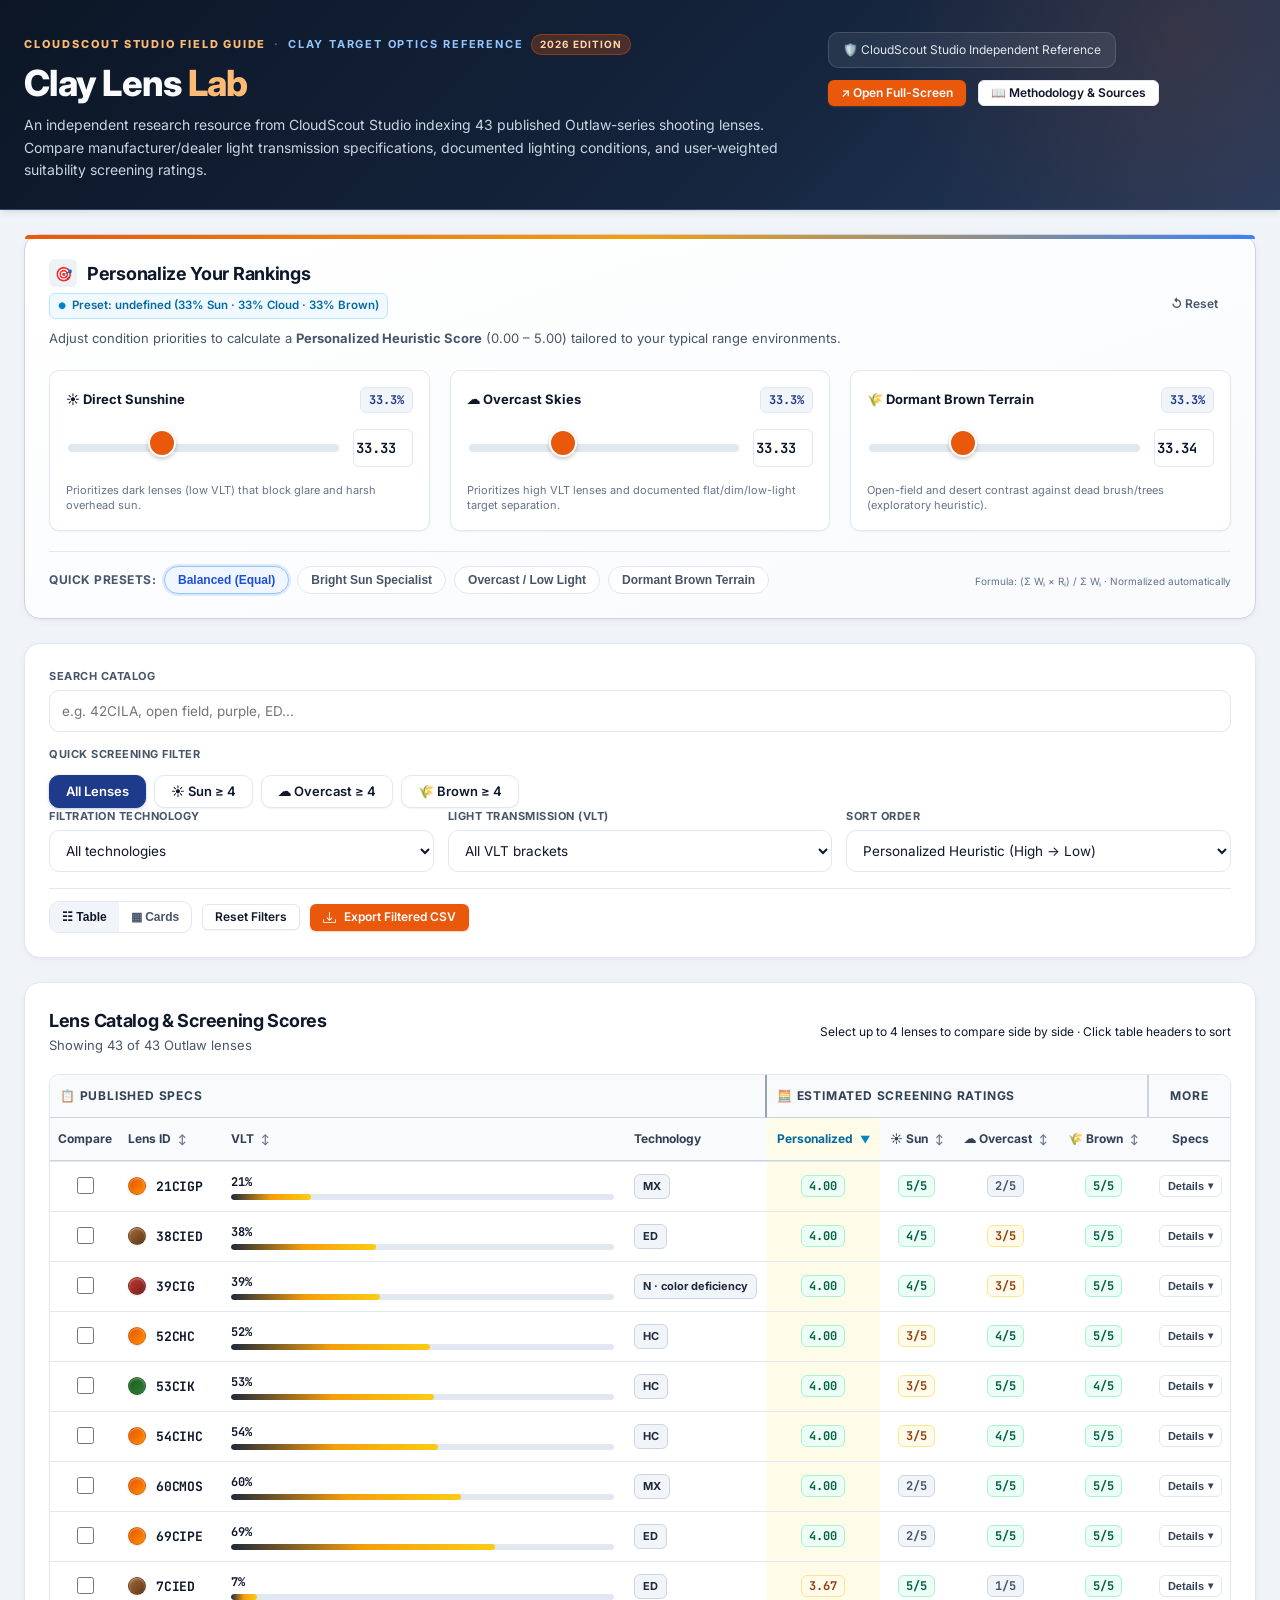
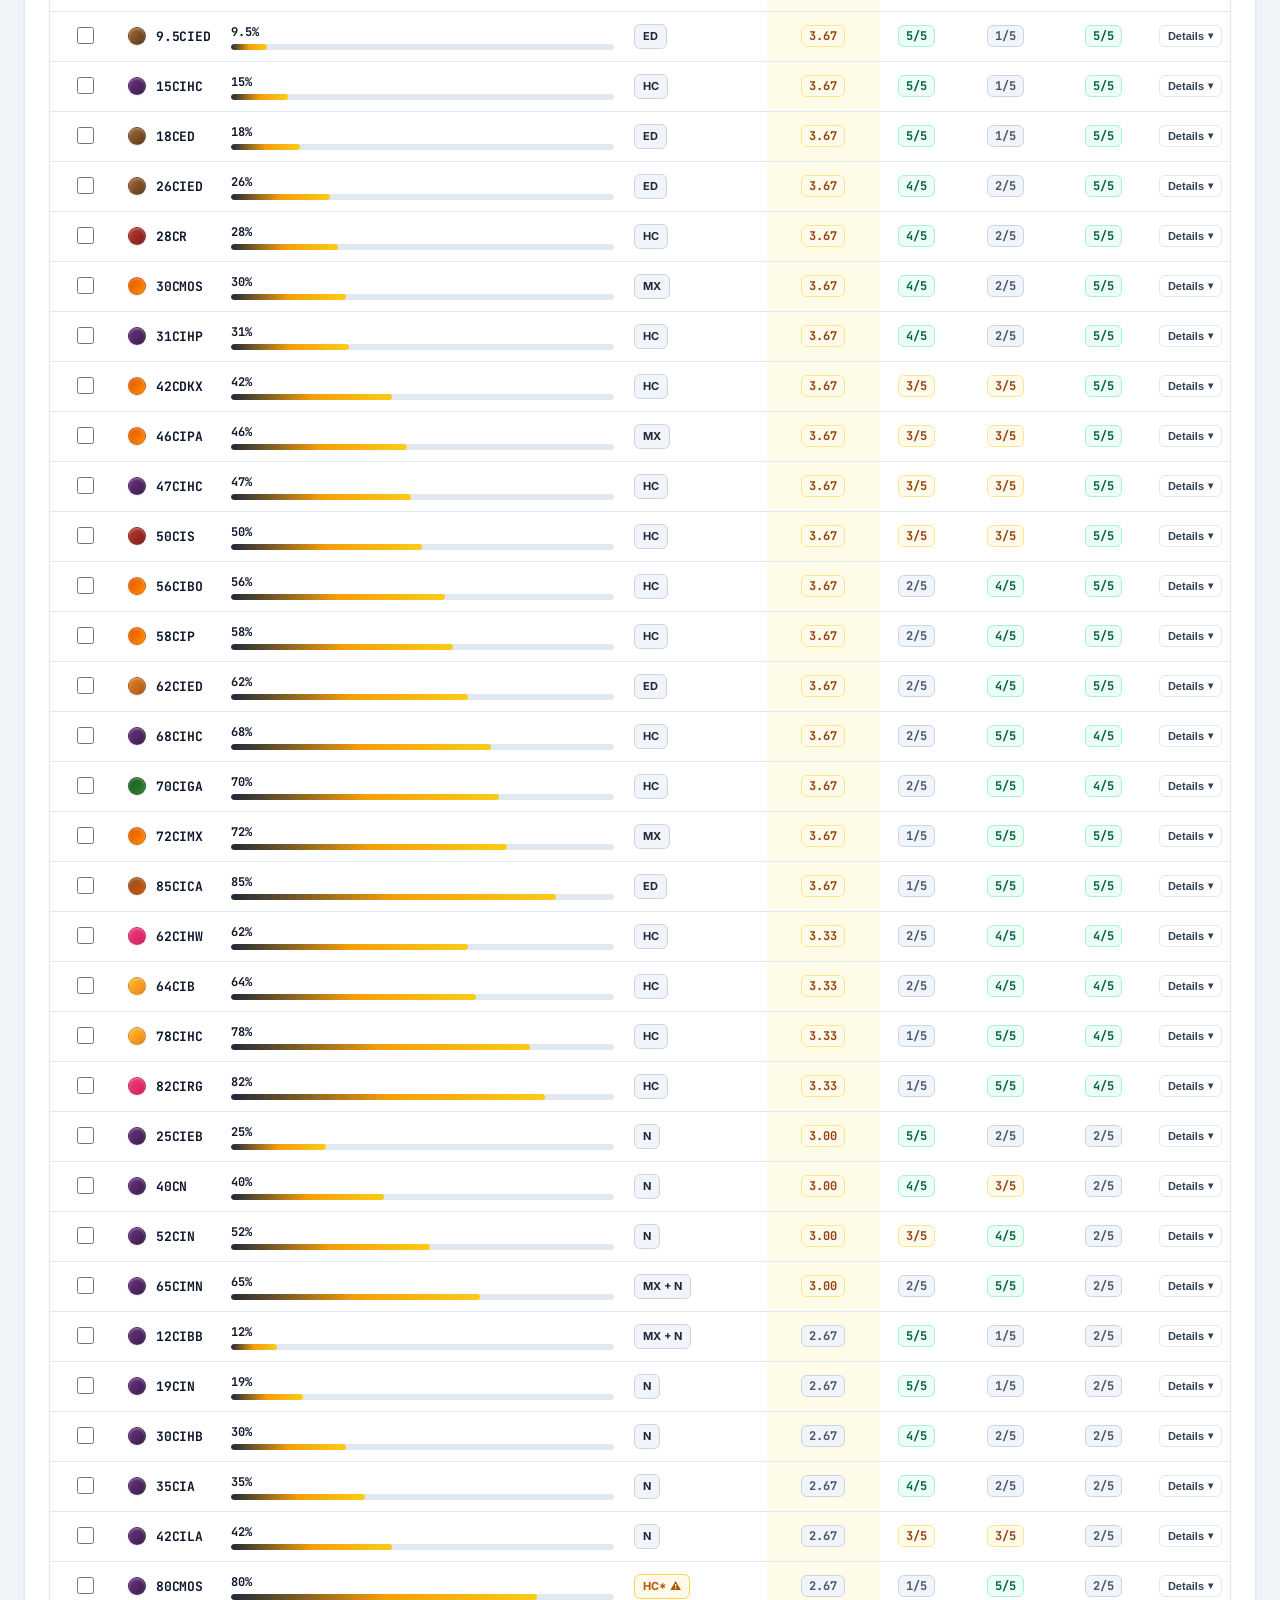
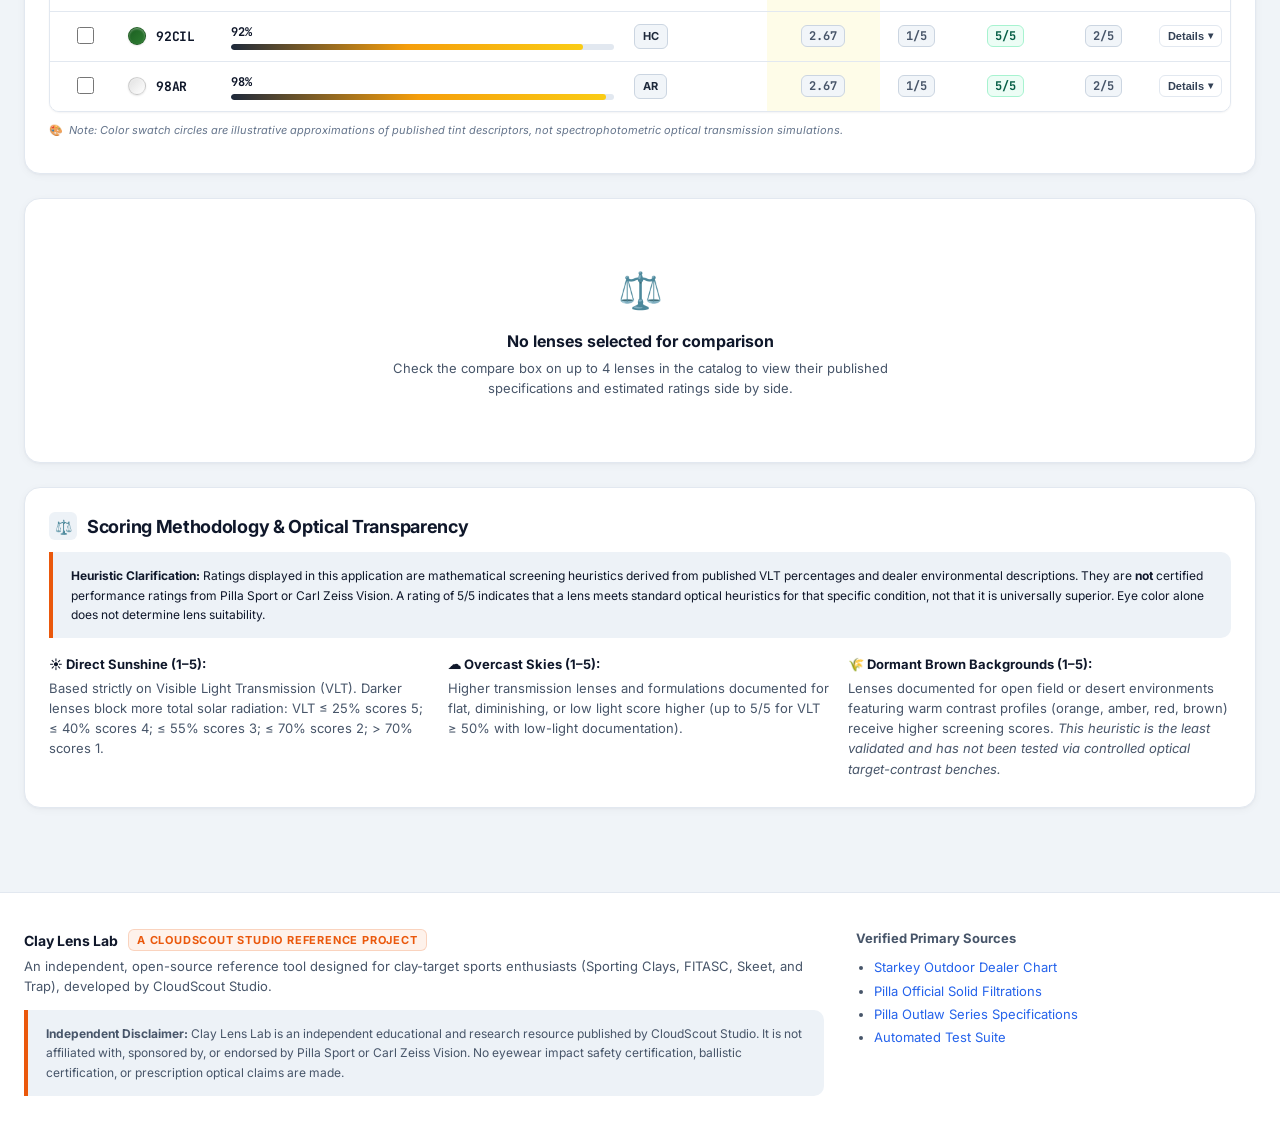
==== commit 1c1845a3: "Milestone_2" ====
--- a/index.html
+++ b/index.html
@@ -17,6 +17,20 @@
 </head>
 <body>
 
+  <!-- Top Full-Screen Fallback Banner (for embedded viewers on mobile) -->
+  <aside id="fullscreenBanner" class="fullscreen-banner" aria-label="Full-screen options">
+    <div class="container fullscreen-banner-inner">
+      <div class="fullscreen-banner-text">
+        <span class="fs-badge">Mobile View</span>
+        <span>For optimal touch controls and zero frame margins:</span>
+      </div>
+      <a href="#" id="linkOpenFullscreen" class="btn-open-fullscreen" target="_blank" rel="noopener noreferrer">
+        <span>Open Full-Screen Lens Explorer</span>
+        <span class="fs-arrow">↗</span>
+      </a>
+    </div>
+  </aside>
+
   <!-- Top Navigation & Branding Header -->
   <header class="app-header">
     <div class="container header-inner">
@@ -37,6 +51,9 @@
         <div class="header-disclaimer-badge" title="Independent educational resource published by CloudScout Studio; not affiliated with Pilla Sport or ZEISS">
           <span>🛡️ CloudScout Studio Independent Reference</span>
         </div>
+        <a href="#" id="btnHeaderFullscreen" class="btn btn-primary btn-sm btn-fullscreen-launch" target="_blank" rel="noopener noreferrer" title="Open Clay Lens Lab in a full-screen standalone browser tab">
+          <span>↗ Open Full-Screen</span>
+        </a>
         <button class="btn btn-secondary btn-sm" id="btnOpenMethodology" title="View calculation methodology, scoring logic, and data sources">
           <span>📖 Methodology & Sources</span>
         </button>
@@ -49,165 +66,195 @@
     <div class="container">
 
       <!-- Section 1: Personalize Your Rankings (User-Adjustable Weights) -->
-      <section class="panel personalize-panel" aria-labelledby="personalizeHeading">
-        <div class="panel-header">
-          <div>
+      <section class="panel personalize-panel" id="personalizeSection" aria-labelledby="personalizeHeading">
+        <div class="panel-header personalize-header">
+          <div class="personalize-title-group">
             <h2 id="personalizeHeading" class="panel-title">
               <span class="icon-badge">🎯</span>
               Personalize Your Rankings
             </h2>
-            <p class="panel-subtitle">
+            <div class="preset-summary-badge" id="presetSummaryBadge">
+              <span class="summary-dot">●</span>
+              <span id="presetSummaryText">Preset: Balanced (33% Sun · 33% Cloud · 34% Brown)</span>
+            </div>
+            <p class="panel-subtitle desktop-only-text">
               Adjust condition priorities to calculate a <strong>Personalized Heuristic Score</strong> (0.00 – 5.00) tailored to your typical range environments.
             </p>
           </div>
-          <button class="btn btn-ghost btn-sm" id="btnResetWeights" title="Reset weighting priorities to equal balance">
-            ↺ Reset Weights
-          </button>
-        </div>
-
-        <!-- 3 Weight Sliders -->
-        <div class="weights-grid">
-          <!-- Direct Sunshine -->
-          <div class="weight-card">
-            <div class="weight-header">
-              <label for="weightSlider_sun" class="weight-title">
-                <span>☀ Direct Sunshine</span>
-              </label>
-              <span class="weight-pct-badge" id="weightPct_sun">33.3%</span>
-            </div>
-            <div class="weight-slider-row">
-              <input type="range" id="weightSlider_sun" class="weight-slider" min="0" max="100" value="33" aria-label="Direct sunshine importance weight">
-              <input type="number" id="weightNum_sun" class="weight-number-input" min="0" max="100" value="33" aria-label="Direct sunshine numerical weight">
-            </div>
-            <p class="weight-desc">Prioritizes dark lenses (low VLT) that block glare and harsh overhead sun.</p>
-          </div>
-
-          <!-- Overcast Skies -->
-          <div class="weight-card">
-            <div class="weight-header">
-              <label for="weightSlider_cloud" class="weight-title">
-                <span>☁ Overcast Skies</span>
-              </label>
-              <span class="weight-pct-badge" id="weightPct_cloud">33.3%</span>
-            </div>
-            <div class="weight-slider-row">
-              <input type="range" id="weightSlider_cloud" class="weight-slider" min="0" max="100" value="33" aria-label="Overcast skies importance weight">
-              <input type="number" id="weightNum_cloud" class="weight-number-input" min="0" max="100" value="33" aria-label="Overcast skies numerical weight">
-            </div>
-            <p class="weight-desc">Prioritizes high VLT lenses and documented flat/dim/low-light target separation.</p>
-          </div>
-
-          <!-- Dormant Brown Backgrounds -->
-          <div class="weight-card">
-            <div class="weight-header">
-              <label for="weightSlider_brown" class="weight-title">
-                <span>🌾 Dormant Brown Terrain</span>
-              </label>
-              <span class="weight-pct-badge" id="weightPct_brown">33.4%</span>
-            </div>
-            <div class="weight-slider-row">
-              <input type="range" id="weightSlider_brown" class="weight-slider" min="0" max="100" value="34" aria-label="Dormant brown background importance weight">
-              <input type="number" id="weightNum_brown" class="weight-number-input" min="0" max="100" value="34" aria-label="Dormant brown background numerical weight">
-            </div>
-            <p class="weight-desc">Open-field and desert contrast against dead brush/trees (exploratory heuristic).</p>
-          </div>
-        </div>
-
-        <!-- Presets Bar & Zero-Weight Guard -->
-        <div class="personalize-footer">
-          <div class="presets-group">
-            <span class="presets-label">Quick Presets:</span>
-            <button class="preset-chip active" data-preset="balanced">Balanced (Equal)</button>
-            <button class="preset-chip" data-preset="sun">Bright Sun Specialist</button>
-            <button class="preset-chip" data-preset="cloud">Overcast / Low Light</button>
-            <button class="preset-chip" data-preset="brown">Dormant Brown Terrain</button>
-          </div>
-          <div class="presets-note">
-            <span class="audit-meta">Formula: (Σ Wᵢ × Rᵢ) / Σ Wᵢ · Normalized automatically</span>
-          </div>
-        </div>
-
-        <div id="zeroWeightWarning" class="zero-weight-alert" role="alert">
-          ⚠️ <strong>All weights are currently set to zero.</strong> Composite scores will evaluate to 0.00 until at least one weight is increased.
+          <div class="personalize-header-actions">
+            <button type="button" class="btn btn-secondary btn-sm btn-toggle-collapsible" id="btnTogglePersonalize" aria-expanded="true" aria-controls="personalizeContent" title="Toggle weight adjustments">
+              <span id="textTogglePersonalize">Adjust Weights</span>
+              <span class="collapse-caret" id="caretTogglePersonalize">▾</span>
+            </button>
+            <button type="button" class="btn btn-ghost btn-sm" id="btnResetWeights" title="Reset weighting priorities to equal balance">
+              ↺ Reset
+            </button>
+          </div>
+        </div>
+
+        <div id="personalizeContent" class="personalize-collapsible-body">
+          <!-- 3 Weight Sliders -->
+          <div class="weights-grid">
+            <!-- Direct Sunshine -->
+            <div class="weight-card">
+              <div class="weight-header">
+                <label for="weightSlider_sun" class="weight-title">
+                  <span>☀ Direct Sunshine</span>
+                </label>
+                <span class="weight-pct-badge" id="weightPct_sun">33.3%</span>
+              </div>
+              <div class="weight-slider-row">
+                <input type="range" id="weightSlider_sun" class="weight-slider" min="0" max="100" value="33" aria-label="Direct sunshine importance weight">
+                <input type="number" id="weightNum_sun" class="weight-number-input" min="0" max="100" value="33" aria-label="Direct sunshine numerical weight">
+              </div>
+              <p class="weight-desc">Prioritizes dark lenses (low VLT) that block glare and harsh overhead sun.</p>
+            </div>
+
+            <!-- Overcast Skies -->
+            <div class="weight-card">
+              <div class="weight-header">
+                <label for="weightSlider_cloud" class="weight-title">
+                  <span>☁ Overcast Skies</span>
+                </label>
+                <span class="weight-pct-badge" id="weightPct_cloud">33.3%</span>
+              </div>
+              <div class="weight-slider-row">
+                <input type="range" id="weightSlider_cloud" class="weight-slider" min="0" max="100" value="33" aria-label="Overcast skies importance weight">
+                <input type="number" id="weightNum_cloud" class="weight-number-input" min="0" max="100" value="33" aria-label="Overcast skies numerical weight">
+              </div>
+              <p class="weight-desc">Prioritizes high VLT lenses and documented flat/dim/low-light target separation.</p>
+            </div>
+
+            <!-- Dormant Brown Backgrounds -->
+            <div class="weight-card">
+              <div class="weight-header">
+                <label for="weightSlider_brown" class="weight-title">
+                  <span>🌾 Dormant Brown Terrain</span>
+                </label>
+                <span class="weight-pct-badge" id="weightPct_brown">33.4%</span>
+              </div>
+              <div class="weight-slider-row">
+                <input type="range" id="weightSlider_brown" class="weight-slider" min="0" max="100" value="34" aria-label="Dormant brown background importance weight">
+                <input type="number" id="weightNum_brown" class="weight-number-input" min="0" max="100" value="34" aria-label="Dormant brown background numerical weight">
+              </div>
+              <p class="weight-desc">Open-field and desert contrast against dead brush/trees (exploratory heuristic).</p>
+            </div>
+          </div>
+
+          <!-- Presets Bar & Zero-Weight Guard -->
+          <div class="personalize-footer">
+            <div class="presets-group">
+              <span class="presets-label">Quick Presets:</span>
+              <button class="preset-chip active" data-preset="balanced">Balanced (Equal)</button>
+              <button class="preset-chip" data-preset="sun">Bright Sun Specialist</button>
+              <button class="preset-chip" data-preset="cloud">Overcast / Low Light</button>
+              <button class="preset-chip" data-preset="brown">Dormant Brown Terrain</button>
+            </div>
+            <div class="presets-note">
+              <span class="audit-meta">Formula: (Σ Wᵢ × Rᵢ) / Σ Wᵢ · Normalized automatically</span>
+            </div>
+          </div>
+
+          <div id="zeroWeightWarning" class="zero-weight-alert" role="alert">
+            ⚠️ <strong>All weights are currently set to zero.</strong> Composite scores will evaluate to 0.00 until at least one weight is increased.
+          </div>
         </div>
       </section>
 
       <!-- Section 2: Search, Filter, and View Controls -->
-      <section class="panel" aria-label="Search and Filter Controls">
-        <div class="controls-grid">
+      <section class="panel filter-panel" aria-label="Search and Filter Controls">
+        <div class="search-primary-row">
           <!-- Text Search -->
-          <div class="control-field">
+          <div class="control-field control-field-search">
             <label for="searchQuery" class="control-label">Search catalog</label>
             <input type="search" id="searchQuery" class="input-text" placeholder="e.g. 42CILA, open field, purple, ED..." aria-label="Search lens code, background, lighting, or color profile">
           </div>
 
-          <!-- Technology Filter -->
-          <div class="control-field">
-            <label for="filterTech" class="control-label">Filtration Technology</label>
-            <select id="filterTech" class="select-control" aria-label="Filter by filtration technology">
-              <option value="">All technologies</option>
-              <option value="ED">Enhanced Definition (ED)</option>
-              <option value="HC">High Contrast (HC)</option>
-              <option value="MX">Max Orange (MX)</option>
-              <option value="N">Neutralizer (N)</option>
-              <option value="AR">Anti-reflective (AR)</option>
-              <option value="MX + N">Hybrid (MX + N)</option>
-            </select>
-          </div>
-
-          <!-- VLT Bracket Filter -->
-          <div class="control-field">
-            <label for="filterVlt" class="control-label">Light Transmission (VLT)</label>
-            <select id="filterVlt" class="select-control" aria-label="Filter by visible light transmission bracket">
-              <option value="">All VLT brackets</option>
-              <option value="dark">Dark (7% – 25%)</option>
-              <option value="mid">Medium (26% – 55%)</option>
-              <option value="light">Light (56% – 75%)</option>
-              <option value="very">High / Clear (76% – 98%)</option>
-            </select>
-          </div>
-
-          <!-- Sort Order -->
-          <div class="control-field">
-            <label for="selectSort" class="control-label">Sort Order</label>
-            <select id="selectSort" class="select-control" aria-label="Select catalog sort order">
-              <option value="composite">Personalized Heuristic (High → Low)</option>
-              <option value="vlt">Darkest First (Lowest VLT)</option>
-              <option value="vlt-desc">Lightest First (Highest VLT)</option>
-              <option value="id">Lens Code (A → Z)</option>
-              <option value="sun">Direct Sun Rating (High → Low)</option>
-              <option value="cloud">Overcast Rating (High → Low)</option>
-              <option value="brown">Dormant Brown Rating (High → Low)</option>
-            </select>
-          </div>
-        </div>
-
-        <!-- Filter Mode Quick Buttons & Export Actions -->
-        <div class="filter-actions-bar">
-          <div class="mode-buttons-group">
-            <button class="btn btn-secondary active" data-mode="all">All Lenses</button>
-            <button class="btn btn-secondary" data-mode="sun">☀ Sun ≥ 4</button>
-            <button class="btn btn-secondary" data-mode="cloud">☁ Overcast ≥ 4</button>
-            <button class="btn btn-secondary" data-mode="brown">🌾 Brown Background ≥ 4</button>
-          </div>
-
-          <div class="utility-buttons-group">
-            <div class="view-toggle-group" role="group" aria-label="Layout view mode">
-              <button class="view-toggle-btn active" id="btnViewTable" title="Tabular Matrix View">
-                <span>☷ Table</span>
+          <!-- Filter Mode Quick Buttons -->
+          <div class="quick-modes-wrap">
+            <span class="control-label">Quick Screening Filter</span>
+            <div class="mode-buttons-group">
+              <button class="btn btn-secondary active" data-mode="all">All Lenses</button>
+              <button class="btn btn-secondary" data-mode="sun">☀ Sun ≥ 4</button>
+              <button class="btn btn-secondary" data-mode="cloud">☁ Overcast ≥ 4</button>
+              <button class="btn btn-secondary" data-mode="brown">🌾 Brown ≥ 4</button>
+            </div>
+          </div>
+        </div>
+
+        <!-- Mobile Toggle for Advanced Filters -->
+        <div class="advanced-filters-trigger-row">
+          <button type="button" class="btn btn-secondary btn-sm btn-toggle-advanced" id="btnToggleAdvancedFilters" aria-expanded="false" aria-controls="advancedFiltersDrawer">
+            <span>⚙️ More Filters &amp; Sorting</span>
+            <span class="active-filters-badge" id="activeFiltersBadge" style="display: none;">0</span>
+            <span class="filters-caret" id="caretAdvancedFilters">▾</span>
+          </button>
+        </div>
+
+        <!-- Collapsible Advanced Filters (Desktop Always Open / Mobile Collapsible) -->
+        <div id="advancedFiltersDrawer" class="advanced-filters-drawer">
+          <div class="controls-grid">
+            <!-- Technology Filter -->
+            <div class="control-field">
+              <label for="filterTech" class="control-label">Filtration Technology</label>
+              <select id="filterTech" class="select-control" aria-label="Filter by filtration technology">
+                <option value="">All technologies</option>
+                <option value="ED">Enhanced Definition (ED)</option>
+                <option value="HC">High Contrast (HC)</option>
+                <option value="MX">Max Orange (MX)</option>
+                <option value="N">Neutralizer (N)</option>
+                <option value="AR">Anti-reflective (AR)</option>
+                <option value="MX + N">Hybrid (MX + N)</option>
+              </select>
+            </div>
+
+            <!-- VLT Bracket Filter -->
+            <div class="control-field">
+              <label for="filterVlt" class="control-label">Light Transmission (VLT)</label>
+              <select id="filterVlt" class="select-control" aria-label="Filter by visible light transmission bracket">
+                <option value="">All VLT brackets</option>
+                <option value="dark">Dark (7% – 25%)</option>
+                <option value="mid">Medium (26% – 55%)</option>
+                <option value="light">Light (56% – 75%)</option>
+                <option value="very">High / Clear (76% – 98%)</option>
+              </select>
+            </div>
+
+            <!-- Sort Order -->
+            <div class="control-field">
+              <label for="selectSort" class="control-label">Sort Order</label>
+              <select id="selectSort" class="select-control" aria-label="Select catalog sort order">
+                <option value="composite">Personalized Heuristic (High → Low)</option>
+                <option value="vlt">Darkest First (Lowest VLT)</option>
+                <option value="vlt-desc">Lightest First (Highest VLT)</option>
+                <option value="id">Lens Code (A → Z)</option>
+                <option value="sun">Direct Sun Rating (High → Low)</option>
+                <option value="cloud">Overcast Rating (High → Low)</option>
+                <option value="brown">Dormant Brown Rating (High → Low)</option>
+              </select>
+            </div>
+          </div>
+
+          <!-- Actions Bar -->
+          <div class="filter-actions-bar">
+            <div class="utility-buttons-group">
+              <div class="view-toggle-group" role="group" aria-label="Layout view mode">
+                <button class="view-toggle-btn active" id="btnViewTable" title="Tabular Matrix View">
+                  <span>☷ Table</span>
+                </button>
+                <button class="view-toggle-btn" id="btnViewCards" title="Card Grid View">
+                  <span>▦ Cards</span>
+                </button>
+              </div>
+
+              <button class="btn btn-secondary btn-sm" id="btnResetFilters" title="Reset all search queries and filters">
+                Reset Filters
               </button>
-              <button class="view-toggle-btn" id="btnViewCards" title="Card Grid View">
-                <span>▦ Cards</span>
+              <button class="btn btn-primary btn-sm" id="btnExportFiltered" title="Download currently filtered lens specifications and calculated ratings as an RFC-4180 CSV">
+                <svg viewBox="0 0 16 16" width="13" height="13" fill="currentColor" aria-hidden="true"><path d="M.5 9.9a.5.5 0 0 1 .5.5v2.5a1 1 0 0 0 1 1h12a1 1 0 0 0 1-1v-2.5a.5.5 0 0 1 1 0v2.5a2 2 0 0 1-2 2H2a2 2 0 0 1-2-2v-2.5a.5.5 0 0 1 .5-.5z"/><path d="M7.646 11.854a.5.5 0 0 0 .708 0l3-3a.5.5 0 0 0-.708-.708L8.5 10.293V1.5a.5.5 0 0 0-1 0v8.793L5.354 8.146a.5.5 0 1 0-.708.708l3 3z"/></svg>
+                Export Filtered CSV
               </button>
             </div>
-
-            <button class="btn btn-secondary btn-sm" id="btnResetFilters" title="Reset all search queries and filters">
-              Reset Filters
-            </button>
-            <button class="btn btn-primary btn-sm" id="btnExportFiltered" title="Download currently filtered lens specifications and calculated ratings as an RFC-4180 CSV">
-              <svg viewBox="0 0 16 16" width="13" height="13" fill="currentColor" aria-hidden="true"><path d="M.5 9.9a.5.5 0 0 1 .5.5v2.5a1 1 0 0 0 1 1h12a1 1 0 0 0 1-1v-2.5a.5.5 0 0 1 1 0v2.5a2 2 0 0 1-2 2H2a2 2 0 0 1-2-2v-2.5a.5.5 0 0 1 .5-.5z"/><path d="M7.646 11.854a.5.5 0 0 0 .708 0l3-3a.5.5 0 0 0-.708-.708L8.5 10.293V1.5a.5.5 0 0 0-1 0v8.793L5.354 8.146a.5.5 0 1 0-.708.708l3 3z"/></svg>
-              Export Filtered CSV
-            </button>
           </div>
         </div>
       </section>
--- a/css/main.css
+++ b/css/main.css
@@ -396,72 +396,248 @@
 }
 
 /* ==========================================================================
+   Full-Screen Fallback Banner (Phase 3)
+   ========================================================================== */
+.fullscreen-banner {
+  background: linear-gradient(90deg, #0c1626 0%, #15253e 50%, #1e3a8a 100%);
+  color: #f8fafc;
+  padding: 8px 0;
+  border-bottom: 2px solid var(--color-clay-orange);
+  font-size: 12px;
+  position: relative;
+  z-index: 10;
+}
+
+.fullscreen-banner-inner {
+  display: flex;
+  justify-content: space-between;
+  align-items: center;
+  gap: 12px;
+  flex-wrap: wrap;
+}
+
+.fullscreen-banner-text {
+  display: flex;
+  align-items: center;
+  gap: 8px;
+  color: #e2e8f0;
+  font-weight: 500;
+}
+
+.fs-badge {
+  background: var(--color-clay-orange);
+  color: #ffffff;
+  font-size: 10px;
+  font-weight: 800;
+  text-transform: uppercase;
+  letter-spacing: 0.6px;
+  padding: 2px 7px;
+  border-radius: var(--radius-sm);
+  white-space: nowrap;
+}
+
+.btn-open-fullscreen {
+  display: inline-flex;
+  align-items: center;
+  gap: 6px;
+  background: rgba(255, 255, 255, 0.12);
+  border: 1px solid rgba(255, 255, 255, 0.28);
+  color: #ffffff;
+  padding: 5px 12px;
+  border-radius: var(--radius-sm);
+  font-weight: 700;
+  font-size: 11.5px;
+  white-space: nowrap;
+  transition: all var(--transition-fast);
+  text-decoration: none;
+}
+
+.btn-open-fullscreen:hover {
+  background: var(--color-clay-orange);
+  border-color: var(--color-clay-orange);
+  color: #ffffff;
+  text-decoration: none;
+  box-shadow: 0 2px 6px rgba(234, 88, 12, 0.35);
+}
+
+.fs-arrow {
+  font-size: 11px;
+}
+
+.btn-fullscreen-launch {
+  white-space: nowrap;
+}
+
+/* Standalone default: banner is discreet, but stays available on mobile */
+@media (min-width: 769px) {
+  body:not(.is-embedded-body) .fullscreen-banner {
+    display: none;
+  }
+}
+
+/* ==========================================================================
    Embedded iframe Optimizations (When nested inside Squarespace)
    ========================================================================== */
 html.is-embedded {
   background-color: transparent;
+  overflow-y: visible;
 }
 
 html.is-embedded body {
   background-color: var(--color-bg-base);
+  overflow-x: hidden;
+  -webkit-overflow-scrolling: touch;
+}
+
+html.is-embedded .fullscreen-banner {
+  display: block !important;
 }
 
 html.is-embedded .app-header {
-  padding-top: 24px;
-  padding-bottom: 22px;
+  padding-top: 18px;
+  padding-bottom: 16px;
 }
 
 html.is-embedded .main-content {
-  padding-top: 18px;
-  padding-bottom: 32px;
-}
-
-/* ==========================================================================
-   Responsive Breakpoints
+  padding-top: 12px;
+  padding-bottom: 24px;
+}
+
+/* Address narrow Squarespace content area by eliminating redundant double gutters */
+html.is-embedded .container {
+  padding-left: 12px;
+  padding-right: 12px;
+  max-width: 100%;
+}
+
+@media (max-width: 768px) {
+  html.is-embedded .container {
+    padding-left: 6px;
+    padding-right: 6px;
+  }
+  html.is-embedded .panel {
+    padding: 12px 10px;
+    margin-bottom: 12px;
+  }
+}
+
+@media (max-width: 480px) {
+  html.is-embedded .container {
+    padding-left: 2px;
+    padding-right: 2px;
+  }
+  html.is-embedded .panel {
+    padding: 10px 8px;
+    margin-bottom: 10px;
+    border-radius: var(--radius-sm);
+  }
+}
+
+/* ==========================================================================
+   Responsive Breakpoints & Touch Target Scaling
    ========================================================================== */
 @media (max-width: 900px) {
   .header-inner {
     flex-direction: column;
     align-items: stretch;
+    gap: 16px;
   }
   .footer-inner {
     grid-template-columns: 1fr;
-  }
-}
-
-@media (max-width: 640px) {
+    gap: 20px;
+  }
+}
+
+@media (max-width: 768px) {
+  .desktop-only-text {
+    display: none;
+  }
+  .app-title {
+    font-size: 26px;
+  }
   .container {
-    padding-left: 16px;
-    padding-right: 16px;
+    padding-left: 14px;
+    padding-right: 14px;
   }
   .panel {
-    padding: 16px;
-    border-radius: var(--radius-md);
-  }
-}
-
-@media (max-width: 480px) {
+    padding: 16px 14px;
+    margin-bottom: 16px;
+  }
+}
+
+@media (max-width: 430px) {
+  /* iPhone 14/15 Pro Max & Plus */
   .container {
-    padding-left: 12px;
-    padding-right: 12px;
+    padding-left: 10px;
+    padding-right: 10px;
   }
   .panel {
-    padding: 14px 12px;
-  }
-  .app-header {
-    padding: 24px 0 20px;
-  }
-}
-
-@media (max-width: 360px) {
+    padding: 12px 10px;
+    margin-bottom: 12px;
+  }
+  .app-title {
+    font-size: 24px;
+  }
+  .header-actions {
+    flex-direction: column;
+    align-items: stretch;
+  }
+  .header-actions .btn {
+    width: 100%;
+    justify-content: center;
+  }
+}
+
+@media (max-width: 390px) {
+  /* iPhone 12/13/14/15 Standard */
   .container {
     padding-left: 8px;
     padding-right: 8px;
   }
   .panel {
+    padding: 12px 8px;
+  }
+  .app-title {
+    font-size: 22px;
+  }
+  .fullscreen-banner-inner {
+    flex-direction: column;
+    align-items: stretch;
+    text-align: center;
+    gap: 6px;
+  }
+  .btn-open-fullscreen {
+    justify-content: center;
+  }
+}
+
+@media (max-width: 375px) {
+  /* iPhone SE 2nd/3rd gen */
+  .container {
+    padding-left: 8px;
+    padding-right: 8px;
+  }
+  .panel {
     padding: 10px 8px;
   }
+  .app-title {
+    font-size: 21px;
+  }
+}
+
+@media (max-width: 320px) {
+  /* iPhone SE 1st gen */
+  .container {
+    padding-left: 6px;
+    padding-right: 6px;
+  }
+  .panel {
+    padding: 10px 6px;
+  }
   .panel-title {
-    font-size: 16px;
-  }
-}
+    font-size: 15px;
+  }
+  .app-title {
+    font-size: 19px;
+  }
+}
--- a/css/components.css
+++ b/css/components.css
@@ -47,6 +47,97 @@
   box-shadow: 0 0 0 3px rgba(59, 130, 246, 0.12);
 }
 
+.personalize-header {
+  display: flex;
+  justify-content: space-between;
+  align-items: center;
+  gap: 14px;
+  flex-wrap: wrap;
+  padding-bottom: 4px;
+}
+
+.personalize-title-group {
+  display: flex;
+  flex-direction: column;
+  gap: 6px;
+}
+
+.preset-summary-badge {
+  display: inline-flex;
+  align-items: center;
+  gap: 6px;
+  font-size: 11.5px;
+  font-weight: 600;
+  color: #0369a1;
+  background: #f0f9ff;
+  border: 1px solid #bae6fd;
+  padding: 3px 8px;
+  border-radius: var(--radius-sm);
+  width: fit-content;
+}
+
+.summary-dot {
+  color: #0284c7;
+  font-size: 9px;
+}
+
+.personalize-header-actions {
+  display: flex;
+  align-items: center;
+  gap: 8px;
+}
+
+.btn-toggle-collapsible {
+  display: none;
+}
+
+.collapse-caret,
+.filters-caret {
+  display: inline-block;
+  font-size: 11px;
+  transition: transform var(--transition-fast);
+}
+
+.personalize-collapsible-body {
+  transition: all var(--transition-normal);
+}
+
+@media (max-width: 768px) {
+  .btn-toggle-collapsible {
+    display: inline-flex;
+    align-items: center;
+    gap: 6px;
+  }
+  .personalize-collapsible-body.collapsed {
+    display: none;
+  }
+}
+
+.weights-grid {
+  display: grid;
+  grid-template-columns: repeat(3, 1fr);
+  gap: 20px;
+  margin-top: 16px;
+  margin-bottom: 20px;
+}
+
+.weight-card {
+  background: #ffffff;
+  border: 1px solid var(--color-border-light);
+  border-radius: var(--radius-md);
+  padding: 16px;
+  box-shadow: var(--shadow-sm);
+  display: flex;
+  flex-direction: column;
+  gap: 12px;
+  transition: border-color var(--transition-fast), box-shadow var(--transition-fast);
+}
+
+.weight-card:focus-within {
+  border-color: #93c5fd;
+  box-shadow: 0 0 0 3px rgba(59, 130, 246, 0.12);
+}
+
 .weight-header {
   display: flex;
   justify-content: space-between;
@@ -73,26 +164,62 @@
   border: 1px solid #e2e8f0;
 }
 
+/* Touch-optimized sliders with generous tap targets */
 .weight-slider-row {
   display: flex;
   align-items: center;
   gap: 12px;
+  padding: 4px 0;
 }
 
 .weight-slider {
   flex: 1;
-  height: 6px;
+  height: 8px;
   accent-color: var(--color-clay-orange);
   cursor: pointer;
+  -webkit-appearance: none;
+  appearance: none;
+  background: #e2e8f0;
+  border-radius: var(--radius-full);
+  outline: none;
+}
+
+.weight-slider::-webkit-slider-thumb {
+  -webkit-appearance: none;
+  width: 28px;
+  height: 28px;
+  border-radius: 50%;
+  background: var(--color-clay-orange);
+  border: 2px solid #ffffff;
+  box-shadow: 0 2px 4px rgba(0, 0, 0, 0.22);
+  cursor: pointer;
+  margin-top: -10px;
+  transition: transform var(--transition-fast), background var(--transition-fast);
+}
+
+.weight-slider::-webkit-slider-thumb:hover,
+.weight-slider::-webkit-slider-thumb:active {
+  transform: scale(1.15);
+  background: var(--color-clay-orange-hover);
+}
+
+.weight-slider::-moz-range-thumb {
+  width: 28px;
+  height: 28px;
+  border-radius: 50%;
+  background: var(--color-clay-orange);
+  border: 2px solid #ffffff;
+  box-shadow: 0 2px 4px rgba(0, 0, 0, 0.22);
+  cursor: pointer;
 }
 
 .weight-number-input {
-  width: 58px;
-  height: 34px;
+  width: 60px;
+  height: 38px;
   text-align: center;
   font-family: var(--font-family-mono);
-  font-size: 13px;
-  font-weight: 600;
+  font-size: 14px;
+  font-weight: 700;
   border: 1px solid var(--color-border-light);
   border-radius: var(--radius-sm);
   background: #ffffff;
@@ -135,7 +262,7 @@
   background: #ffffff;
   border: 1px solid var(--color-border-light);
   border-radius: var(--radius-full);
-  padding: 5px 12px;
+  padding: 6px 13px;
   font-size: 12px;
   font-weight: 600;
   color: var(--color-text-muted);
@@ -179,11 +306,81 @@
 }
 
 /* ==========================================================================
-   Filter & Search Toolbar
+   Filter & Search Toolbar (Mobile Streamlined)
    ========================================================================== */
+.search-primary-row {
+  display: flex;
+  flex-direction: column;
+  gap: 14px;
+}
+
+.control-field-search {
+  width: 100%;
+}
+
+.quick-modes-wrap {
+  display: flex;
+  flex-direction: column;
+  gap: 6px;
+}
+
+.advanced-filters-trigger-row {
+  display: none;
+  margin-top: 12px;
+}
+
+.btn-toggle-advanced {
+  width: 100%;
+  display: flex;
+  justify-content: space-between;
+  align-items: center;
+  padding: 10px 14px;
+  background: #ffffff;
+  border: 1px solid var(--color-border-light);
+  font-size: 13px;
+  font-weight: 600;
+  color: #334155;
+  border-radius: var(--radius-md);
+  cursor: pointer;
+  transition: all var(--transition-fast);
+}
+
+.btn-toggle-advanced:hover {
+  background: #f8fafc;
+  border-color: #cbd5e1;
+}
+
+.active-filters-badge {
+  background: var(--color-clay-orange);
+  color: #ffffff;
+  font-size: 11px;
+  font-weight: 700;
+  padding: 2px 7px;
+  border-radius: var(--radius-full);
+}
+
+.advanced-filters-drawer {
+  display: block;
+}
+
+@media (max-width: 768px) {
+  .advanced-filters-trigger-row {
+    display: block;
+  }
+  .advanced-filters-drawer {
+    display: none;
+    padding-top: 14px;
+    margin-top: 12px;
+    border-top: 1px solid var(--color-border-light);
+  }
+  .advanced-filters-drawer.open {
+    display: block;
+  }
+}
+
 .controls-grid {
   display: grid;
-  grid-template-columns: 2fr 1fr 1fr 1fr;
+  grid-template-columns: repeat(3, 1fr);
   gap: 14px;
   align-items: end;
   margin-bottom: 16px;
@@ -207,7 +404,7 @@
   height: 42px;
   padding: 8px 12px;
   font-family: inherit;
-  font-size: 13px;
+  font-size: 13.5px;
   color: var(--color-text-main);
   background: #ffffff;
   border: 1px solid var(--color-border-light);
@@ -215,6 +412,14 @@
   outline: none;
   transition: border-color var(--transition-fast), box-shadow var(--transition-fast);
   width: 100%;
+}
+
+@media (max-width: 768px) {
+  /* 16px font-size prevents mobile Safari auto-zoom */
+  .input-text, .select-control {
+    font-size: 16px;
+    height: 44px;
+  }
 }
 
 .input-text:focus, .select-control:focus {
